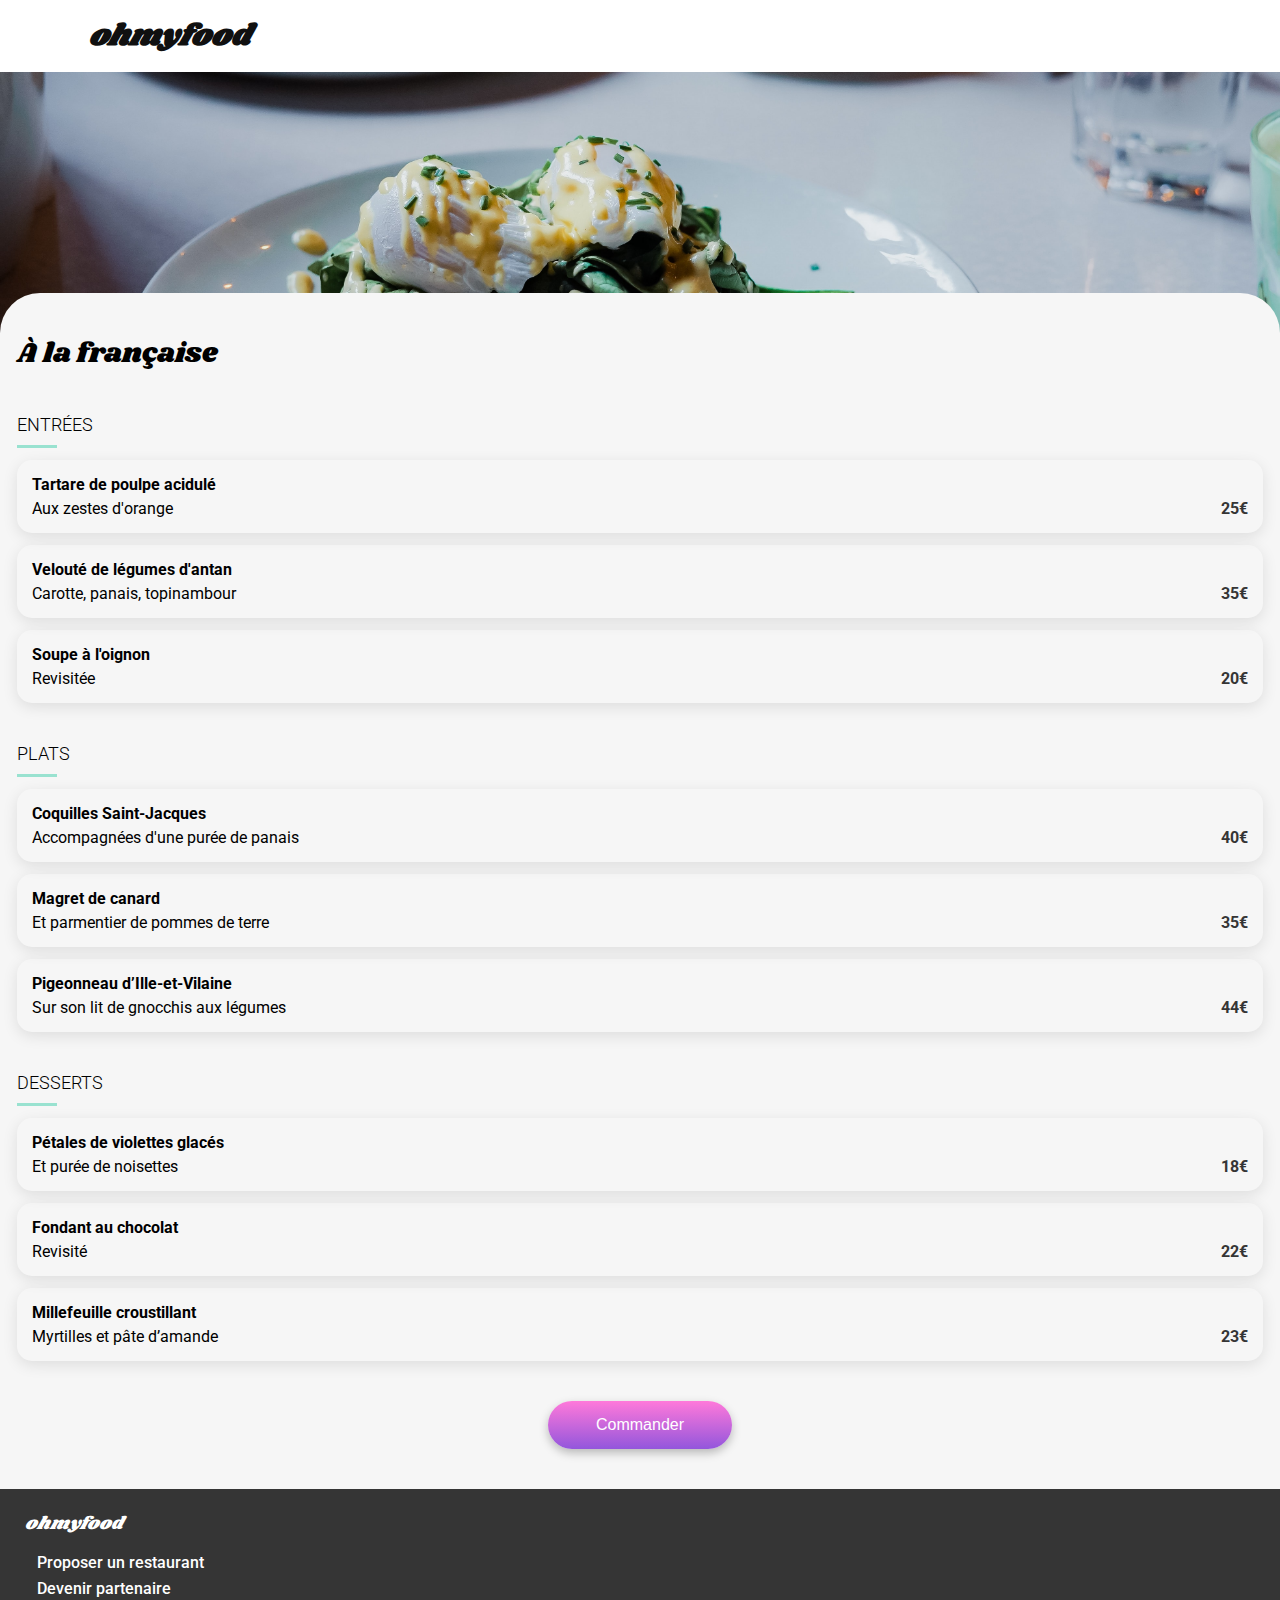
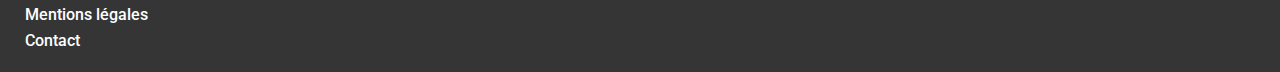
==== src/pages/restaurants/a-la-francaise.html @ a86f7dfd "refactor(Footer): Adding Mailto for Contact in Footer." ====
<!DOCTYPE html>
<html lang="en">

<head>
  <meta charset="UTF-8">
  <meta name="viewport" content="width=device-width, initial-scale=1.0">
  <link href="https://fonts.googleapis.com/css?family=Shrikhand" rel="stylesheet">
  <link rel="preconnect" href="https://fonts.googleapis.com">
  <link rel="preconnect" href="https://fonts.gstatic.com" crossorigin>
  <link href="https://fonts.googleapis.com/css2?family=Roboto&display=swap" rel="stylesheet">
  <link rel="stylesheet" href="https://cdnjs.cloudflare.com/ajax/libs/font-awesome/6.2.1/css/all.min.css"
    integrity="sha512-MV7K8+y+gLIBoVD59lQIYicR65iaqukzvf/nwasF0nqhPay5w/9lJmVM2hMDcnK1OnMGCdVK+iQrJ7lzPJQd1w=="
    crossorigin="anonymous" referrerpolicy="no-referrer">
  <link rel="stylesheet" href="../../scss/main.css">
  <title>À la française</title>
</head>


<body class="container">
  <header class="flex header">
    <a class="flex header__back-nav" href="../../../public/index.html">
      <span class="fa-solid fa-arrow-left"></span>
    </a>
    <h1 class="m-0">ohmyfood</h1>
  </header>

  <!-- Main -->
  <main>
    <img class="img-restaurant" src="../../assets/images/restaurants/toa-heftiba-DQKerTsQwi0-unsplash.jpg"
      alt="À la française">

    <!-- Menu -->
    <section class="menu-container">
      <div class="flex menu__title">
        <h2 class="restaurant-name bolderer m-0 p-0">À la française</h2>
        <button type="button" class="btn-link heart-icon p-0">
          <span class="fa-regular fa-heart empty"></span>
          <span class="fa-solid fa-heart plain heart-icon--gradient"></span>
        </button>
      </div>
      <div class="menu">
        <div class="course">
          <h3 class="course__title light m-0 p-0">Entrées</h3>
          <div class="course__title-line"></div>
          <div class="course__cards">
            <article class="card">
              <div class="card__dish-text">
                <h4 class="card__dish-text__title m-0">Tartare de poulpe acidulé</h4>
                <p class="m-0">Aux zestes d'orange</p>
              </div>
              <div class="flex card__dish-price bold">25€</div>
            </article>
            <article class="card">
              <div class="card__dish-text">
                <h4 class="card__dish-text__title m-0">Velouté de légumes d'antan</h4>
                <p class="m-0">Carotte, panais, topinambour</p>
              </div>
              <div class="flex card__dish-price bold">35€</div>
            </article>
            <article class="card">
              <div class="card__dish-text">
                <h4 class="card__dish-text__title m-0">Soupe à l'oignon</h4>
                <p class="m-0">Revisitée</p>
              </div>
              <div class="flex card__dish-price bold">20€</div>
            </article>
          </div>
        </div>

        <div class="course">
          <h3 class="course__title light m-0 p-0">Plats</h3>
          <div class="course__title-line"></div>
          <div class="course__cards">
            <article class="card">
              <div class="card__dish-text">
                <h4 class="card__dish-text__title m-0">Coquilles Saint-Jacques</h4>
                <p class="m-0">Accompagnées d'une purée de panais</p>
              </div>
              <div class="flex card__dish-price bold">40€</div>
            </article>
            <article class="card">
              <div class="card__dish-text">
                <h4 class="card__dish-text__title m-0">Magret de canard</h4>
                <p class="m-0">Et parmentier de pommes de terre</p>
              </div>
              <div class="flex card__dish-price bold">35€</div>
            </article>
            <article class="card">
              <div class="card__dish-text">
                <h4 class="card__dish-text__title m-0">Pigeonneau d’Ille-et-Vilaine</h4>
                <p class="m-0">Sur son lit de gnocchis aux légumes</p>
              </div>
              <div class="flex card__dish-price bold">44€</div>
            </article>
          </div>
        </div>

        <div class="course">
          <h3 class="course__title light m-0 p-0">Desserts</h3>
          <div class="course__title-line"></div>
          <div class="course__cards">
            <article class="card">
              <div class="card__dish-text">
                <h4 class="card__dish-text__title m-0">Pétales de violettes glacés</h4>
                <p class="m-0">Et purée de noisettes</p>
              </div>
              <div class="flex card__dish-price bold">18€</div>
            </article>
            <article class="card">
              <div class="card__dish-text">
                <h4 class="card__dish-text__title m-0">Fondant au chocolat</h4>
                <p class="m-0">Revisité</p>
              </div>
              <div class="flex card__dish-price bold">22€</div>
            </article>
            <article class="card">
              <div class="card__dish-text">
                <h4 class="card__dish-text__title m-0">Millefeuille croustillant</h4>
                <p class="m-0">Myrtilles et pâte d’amande</p>
              </div>
              <div class="flex card__dish-price bold">23€</div>
            </article>
          </div>
        </div>
      </div>
      <div class="flex menu-container__btn-container">
        <button class="btn menu-container__btn-container__btn" type="button">Commander</button>
      </div>
    </section>
  </main>

  <!-- Footer -->
  <footer class="footer-container foot">
    <h3 class="m-0 p-0 bolderer">ohmyfood</h3>
    <ul class="footer-container__list m-0 p-0">
      <a href="#">
        <li>
          <span class="fa-solid fa-utensils m-r"></span>
          <span class="footer-li-large">Proposer un restaurant</span>
        </li>
      </a>
      <a href="#">
        <li>
          <span class="fa-solid fa-handshake rotate m-r"></span>
          <span class="footer-li-large">Devenir partenaire</span>
        </li>
      </a>
      <a href="#">
        <li class="footer-li-small">Mentions légales</li>
      </a>
      <a href="mailto:fausseadresse@gmail.com">
        <li class="footer-li-small">Contact</li>
      </a>
    </ul>
  </footer>
</body>

</html>
---- src/scss/main.css ----
/** 
  Index
*/
/**
  Restaurants
*/
/**
  Breakpoints
*/
/**
  Mixin
*/
body {
  margin: 0;
}

h1 {
  font-family: Shrikhand;
  font-size: 1.875em;
  font-style: italic;
  color: #101010;
  padding: 14px 0;
}

a {
  text-decoration: none;
  color: #101010;
}

.m-0 {
  margin: 0;
}

.p-0 {
  padding: 0;
}

.light {
  font-weight: 300;
}

.bolderer {
  font-weight: 400;
}

.bolder {
  font-weight: 500;
}

.bold {
  font-weight: 700;
}

body {
  font-family: Roboto;
}

h3 {
  font-size: 1.125em;
}

.restaurant-name {
  font-family: Shrikhand;
  font-size: 1.75em;
}

.dish-title {
  font-size: 1.125em;
}

/**
  Common
*/
.btn {
  box-shadow: 0px 4px 10px 0px rgba(0, 0, 0, 0.25);
  border-radius: 25px;
  font-size: 1em;
  background: linear-gradient(#FF79DA, #9356DC);
  color: #ffffff;
  border: none;
  transition: background-color 200ms 200ms, box-shadow 400ms;
}
.btn:hover {
  background: linear-gradient(#ff83dd, #985ede);
  box-shadow: 0px 4px 10px 0px rgba(0, 0, 0, 0.6);
}

.btn-link {
  border: none;
  background-color: inherit;
}

.heart-icon {
  font-size: 22px;
}
.heart-icon .empty {
  display: block;
}
.heart-icon .plain {
  display: none;
}
.heart-icon:hover .empty, .heart-icon:active .empty {
  display: none;
}
.heart-icon:hover .plain, .heart-icon:active .plain {
  display: block;
}
.heart-icon--gradient {
  background: linear-gradient(#FF79DA, #9356DC);
  background-clip: text;
  -webkit-background-clip: text;
  -webkit-text-fill-color: transparent;
}

.flex {
  display: flex;
}

.flex-col {
  flex-direction: column;
}

.flex-row {
  flex-direction: row;
}

.justify-center {
  justify-content: center;
}

/**
  Header
*/
.header {
  align-items: center;
}

/**
  Footer
*/
.footer-container {
  display: flex;
  flex-direction: column;
  background-color: #353535;
  color: #ffffff;
  padding: 22px 25px;
  gap: 16px;
}
@media (min-width: 1440px) {
  .footer-container {
    display: flex;
    flex-direction: row;
    flex-direction: row-reverse;
    box-sizing: border-box;
    height: 114px;
    align-items: end;
    padding: 30px 25px;
  }
}
.footer-container > h3 {
  font-family: Shrikhand;
  font-size: 1.125em;
  font-style: italic;
}
.footer-container__list {
  display: flex;
  flex-direction: column;
  gap: 7px;
  list-style-type: none;
}
@media (min-width: 1440px) {
  .footer-container__list {
    display: flex;
    flex-direction: row;
    gap: 7px;
  }
}
.footer-container__list li {
  color: #ffffff;
  font-weight: 500;
}
.footer-container__list li .rotate {
  transform: rotate(-45deg);
}
.footer-container__list .m-r {
  margin-right: 12px;
}

@media (min-width: 1440px) {
  .footer-li-large {
    display: inline-block;
    width: 168px;
  }
  .footer-li-small {
    display: block;
    width: 130px;
  }
}
.location-container {
  display: flex;
  flex-direction: row;
  align-items: center;
  justify-content: center;
  width: 100%;
  color: #353535;
  background-color: #EAEAEA;
}
.location-container > .icon-container {
  width: 12px;
  height: 16px;
  line-height: 18.75px;
  display: flex;
  padding-right: 17px;
}

/**
  Description section
*/
.description {
  text-align: center;
  padding: 39px 0 57px 0;
  background-color: #F6F6F6;
}
@media (min-width: 1440px) {
  .description {
    padding: 30px 0;
  }
}
.description h2 {
  width: 275px;
  height: 68px;
  line-height: 28.13px;
  margin: auto;
}
@media (min-width: 1440px) {
  .description h2 {
    width: 100%;
    height: auto;
  }
}
.description > .paragraph {
  color: #353535;
  font-size: 1.125em;
  margin: auto;
  margin-bottom: 27px;
  width: 315px;
}
@media (min-width: 1440px) {
  .description > .paragraph {
    margin: 18px auto;
  }
}
.description__btn {
  width: 218px;
  height: 50px;
}

/**
  Functioning section
*/
.functioning {
  display: flex;
  flex-direction: column;
  padding: 48px 0 68px 0;
}
@media (min-width: 1440px) {
  .functioning {
    padding: 50px 180px;
  }
}
.functioning__title {
  margin-left: 20px;
}
.functioning__cards {
  margin: 0 20px 0 26px;
}
@media (min-width: 1440px) {
  .functioning__cards {
    display: flex;
    flex-direction: row;
    gap: 36px;
  }
}
.functioning__cards .card {
  display: flex;
  flex-direction: row;
  width: 100%;
  height: 72px;
  box-shadow: 0px 4px 15px 0px rgba(0, 0, 0, 0.15);
  border-radius: 20px;
  margin-top: 25px;
  background-color: #F6F6F6;
  align-items: center;
  box-sizing: border-box;
  position: relative;
}
.functioning__cards .card__order {
  display: flex;
  align-items: center;
  justify-content: center;
  width: 24px;
  height: 24px;
  position: absolute;
  top: calc(50% - 12px);
  left: -12px;
  background-color: #9356DC;
  border: 1px solid #9356DC;
  border-radius: 50%;
  color: white;
}
.functioning__cards .card__icon {
  margin: 0 27px 0 33px;
  color: #7E7E7E;
}
.functioning__cards .card__icon--purple {
  color: #9356DC;
}

/**
  Restaurants section
*/
.restaurants {
  display: flex;
  flex-direction: column;
  background-color: #F6F6F6;
  padding: 54px 18px 64px 18px;
}
@media (min-width: 1440px) {
  .restaurants {
    padding: 30px 180px;
  }
}
.restaurants__cards {
  display: flex;
  flex-direction: column;
}
@media (min-width: 1440px) {
  .restaurants__cards {
    display: grid;
    grid-template-columns: 1fr 1fr;
    row-gap: 50px;
    -moz-column-gap: 100px;
         column-gap: 100px;
  }
}
.restaurants__cards .card {
  box-shadow: 0px 4px 15px 0px rgba(0, 0, 0, 0.15);
  border-radius: 15px;
  margin-top: 25px;
  height: 251px;
}
.restaurants__cards .card__img-container {
  position: relative;
}
.restaurants__cards .card__img-container__new-tag {
  display: flex;
  align-items: center;
  justify-content: center;
  width: 80px;
  height: 29px;
  font-size: 0.875em;
  color: #008766;
  position: absolute;
  right: 10px;
  top: 10px;
  background-color: #99E2D0;
}
.restaurants__cards .card__img-container__img {
  width: 100%;
  height: 174px;
  max-height: 100%;
  -o-object-fit: cover;
     object-fit: cover;
  -o-object-position: 100% 60%;
     object-position: 100% 60%;
  border-top-left-radius: 15px;
  border-top-right-radius: 15px;
}
.restaurants__cards .card__text-container {
  display: flex;
  flex-direction: row;
  align-items: center;
  justify-content: space-between;
  padding: 16px 25px 12px 13px;
}
.restaurants__cards .card__text-container > p {
  font-size: 1.06em;
}

.logo {
  align-items: center;
  justify-content: center;
}

.header__back-nav {
  align-items: center;
  justify-content: center;
  width: 30px;
  height: 30px;
  padding-left: 17px;
  margin-right: 42px;
}
@media (min-width: 1440px) {
  .header__back-nav {
    margin-right: 0;
  }
}

@media (min-width: 1440px) {
  .header__title {
    margin: auto;
  }
}

.container {
  height: 100vw;
}

.img-restaurant {
  width: 100%;
  height: 275px;
  max-width: 100%;
  -o-object-fit: cover;
     object-fit: cover;
  position: relative;
}
@media (min-width: 1440px) {
  .img-restaurant {
    height: 383px;
  }
}

.menu-container {
  position: relative;
  width: 100%;
  background-color: #F6F6F6;
  top: -58px;
  border-radius: 40px 40px 0 0;
}
@media (min-width: 1440px) {
  .menu-container {
    margin: 0 193px;
    width: auto;
  }
}
.menu-container h2 {
  padding-left: 17px;
}
.menu-container .menu {
  padding: 0 17px;
}
.menu-container .menu__title {
  align-items: center;
  justify-content: left;
  padding-top: 40px;
}
@media (min-width: 1440px) {
  .menu-container .menu__title {
    justify-content: center;
  }
}
.menu-container .menu__title > h2 {
  margin-right: 30px;
}
.menu-container .menu .course {
  margin-top: 40px;
}
.menu-container .menu .course__title {
  text-transform: uppercase;
}
.menu-container .menu .course__title-line {
  width: 40px;
  margin-top: 10px;
  border-bottom: 3px solid #99E2D0;
}
.menu-container .menu .course__cards .card {
  display: flex;
  flex-direction: row;
  align-items: center;
  justify-content: space-between;
  box-shadow: 0px 4px 15px 0px rgba(0, 0, 0, 0.1);
  border-radius: 15px;
  margin-top: 12px;
  padding: 15px;
}
.menu-container .menu .course__cards .card__dish-text__title {
  margin-bottom: 5px;
}
.menu-container .menu .course__cards .card__dish-price {
  align-self: flex-end;
  color: #353535;
}
.menu-container__btn-container {
  align-items: center;
  justify-content: center;
}
.menu-container__btn-container__btn {
  padding: 15px 48px;
  margin: 40px 0;
}

.foot {
  position: relative;
  top: -58px;
  bottom: 0;
  right: 0;
  left: 0;
  box-sizing: border-box;
}/*# sourceMappingURL=main.css.map */
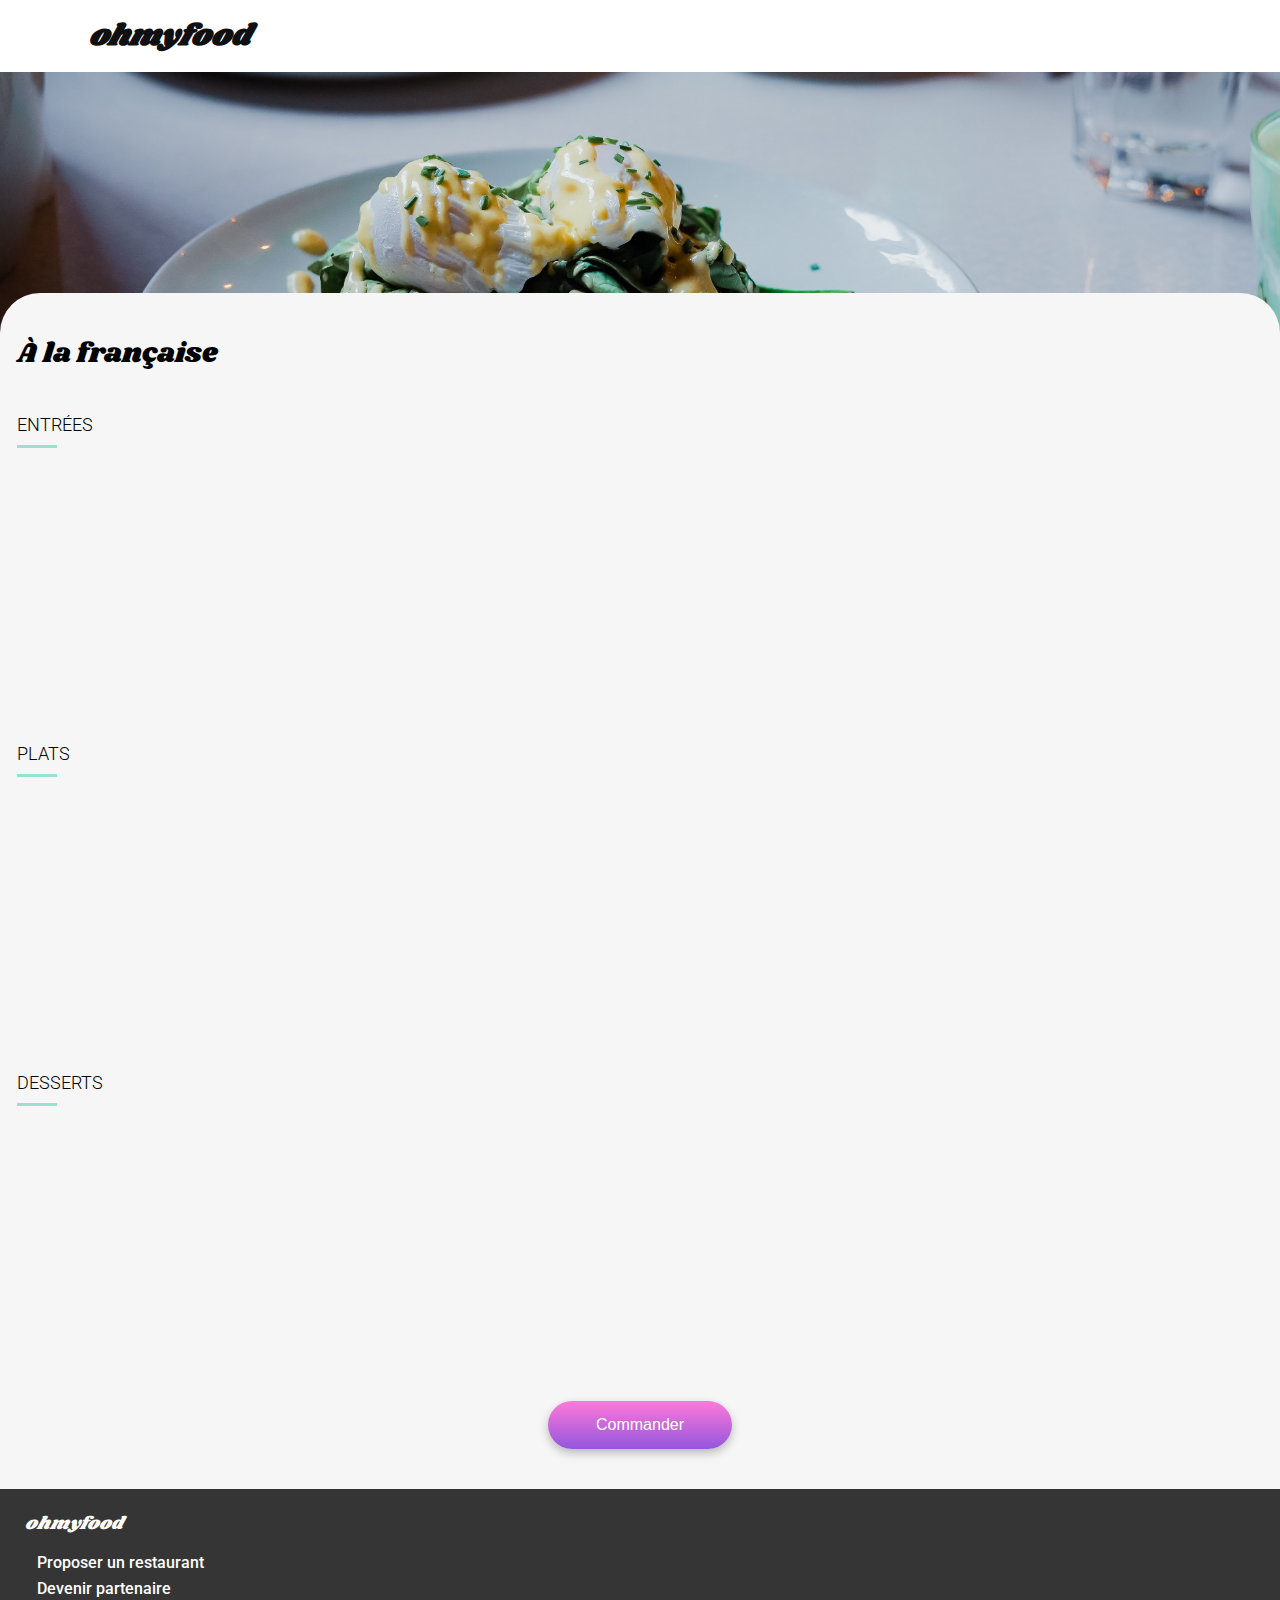
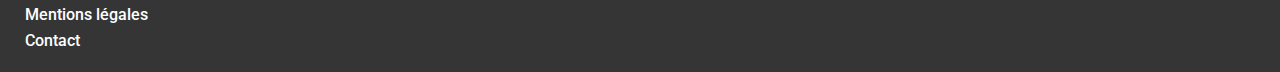
==== commit a9429ba4: "feat(animation menu): Adding menu animation, they come 1 by one, title from scale and dish from tran" ====
--- a/src/pages/restaurants/a-la-francaise.html
+++ b/src/pages/restaurants/a-la-francaise.html
@@ -21,7 +21,7 @@
     <a class="flex header__back-nav" href="../../../public/index.html">
       <span class="fa-solid fa-arrow-left"></span>
     </a>
-    <h1 class="m-0">ohmyfood</h1>
+    <h1 class="m-0 header__title">ohmyfood</h1>
   </header>
 
   <!-- Main -->
@@ -39,86 +39,137 @@
         </button>
       </div>
       <div class="menu">
-        <div class="course">
-          <h3 class="course__title light m-0 p-0">Entrées</h3>
-          <div class="course__title-line"></div>
-          <div class="course__cards">
-            <article class="card">
-              <div class="card__dish-text">
-                <h4 class="card__dish-text__title m-0">Tartare de poulpe acidulé</h4>
-                <p class="m-0">Aux zestes d'orange</p>
-              </div>
-              <div class="flex card__dish-price bold">25€</div>
-            </article>
-            <article class="card">
-              <div class="card__dish-text">
-                <h4 class="card__dish-text__title m-0">Velouté de légumes d'antan</h4>
-                <p class="m-0">Carotte, panais, topinambour</p>
-              </div>
-              <div class="flex card__dish-price bold">35€</div>
-            </article>
-            <article class="card">
-              <div class="card__dish-text">
-                <h4 class="card__dish-text__title m-0">Soupe à l'oignon</h4>
-                <p class="m-0">Revisitée</p>
-              </div>
-              <div class="flex card__dish-price bold">20€</div>
+        <div class="course--1">
+          <div class="course--1__title--1 m-0 p-0">
+            <h3 class="course--1__title light m-0 p-0">Entrées</h3>
+            <div class="course--1__title-line"></div>
+          </div>
+          <div class="course--1__cards">
+            <article class="card--1">
+              <div class="card--1__content">
+                <div class="card--1__content__dish-text">
+                  <h4 class="card--1__content__dish-text__title m-0">Tartare de poulpe acidulé</h4>
+                  <p class="card--1__content__dish-text__subtitle m-0">Aux zestes d'orange</p>
+                </div>
+                <div class="flex card--1__content__dish-price bold">25€</div>
+              </div>
+              <div class="check m-0 p-0">
+                <span class="fa-solid fa-circle-check check__icon"></span>
+              </div>
+            </article>
+            <article class="card--2">
+              <div class="card--2__content">
+                <div class="card--2__content__dish-text">
+                  <h4 class="card--2__content__dish-text__title m-0">Velouté de légumes d'antan</h4>
+                  <p class="card--2__content__dish-text__subtitle m-0">Carotte, panais, topinambour</p>
+                </div>
+                <div class="flex card--2__content__dish-price bold">35€</div>
+              </div>
+              <div class="check m-0 p-0">
+                <span class="fa-solid fa-circle-check check__icon"></span>
+              </div>
+            </article>
+            <article class="card--3">
+              <div class="card--3__content">
+                <div class=" card--3__content__dish-text">
+                  <h4 class="card--3__content__dish-text__title m-0">Soupe à l'oignon</h4>
+                  <p class="card--3__content__dish-text__subtitle m-0">Revisitée</p>
+                </div>
+                <div class="flex card--3__content__dish-price bold">20€</div>
+              </div>
+              <div class="check m-0 p-0">
+                <span class="fa-solid fa-circle-check check__icon"></span>
+              </div>
             </article>
           </div>
         </div>
 
-        <div class="course">
-          <h3 class="course__title light m-0 p-0">Plats</h3>
-          <div class="course__title-line"></div>
-          <div class="course__cards">
-            <article class="card">
-              <div class="card__dish-text">
-                <h4 class="card__dish-text__title m-0">Coquilles Saint-Jacques</h4>
-                <p class="m-0">Accompagnées d'une purée de panais</p>
-              </div>
-              <div class="flex card__dish-price bold">40€</div>
-            </article>
-            <article class="card">
-              <div class="card__dish-text">
-                <h4 class="card__dish-text__title m-0">Magret de canard</h4>
-                <p class="m-0">Et parmentier de pommes de terre</p>
-              </div>
-              <div class="flex card__dish-price bold">35€</div>
-            </article>
-            <article class="card">
-              <div class="card__dish-text">
-                <h4 class="card__dish-text__title m-0">Pigeonneau d’Ille-et-Vilaine</h4>
-                <p class="m-0">Sur son lit de gnocchis aux légumes</p>
-              </div>
-              <div class="flex card__dish-price bold">44€</div>
+        <div class="course--2">
+          <div class="course--2__title--1 m-0 p-0">
+            <h3 class="course--2__title light m-0 p-0">Plats</h3>
+            <div class="course--2__title-line"></div>
+          </div>
+          <div class="course--2__cards">
+            <article class="card--1">
+              <div class="card--1__content">
+                <div class="card--1__content__dish-text">
+                  <h4 class="card--1__content__dish-text__title m-0">Coquilles Saint-Jacques</h4>
+                  <p class="card--1__content__dish-text__subtitle m-0">Accompagnées d'une purée de panais</p>
+                </div>
+                <div class="flex card--1__content__dish-price bold">40€</div>
+              </div>
+              <div class="check m-0 p-0">
+                <span class="fa-solid fa-circle-check check__icon"></span>
+              </div>
+            </article>
+            <article class="card--2">
+              <div class="card--2__content">
+                <div class="card--2__content__dish-text">
+                  <h4 class="card--2__content__dish-text__title m-0">Magret de canard</h4>
+                  <p class="card--2__content__dish-text__subtitle m-0">Et parmentier de pommes de terre</p>
+                </div>
+                <div class="flex card--2__content__dish-price bold">35€</div>
+              </div>
+              <div class="check m-0 p-0">
+                <span class="fa-solid fa-circle-check check__icon"></span>
+              </div>
+            </article>
+            <article class="card--3">
+              <div class="card--3__content">
+                <div class="card--3__content__dish-text">
+                  <h4 class="card--3__content__dish-text__title m-0">Pigeonneau d’Ille-et-Vilaine</h4>
+                  <p class="card--3__content__dish-text__subtitle m-0">Sur son lit de gnocchis aux légumes</p>
+                </div>
+                <div class="flex card--3__content__dish-price bold">44€</div>
+              </div>
+              <div class="check m-0 p-0">
+                <span class="fa-solid fa-circle-check check__icon"></span>
+              </div>
             </article>
           </div>
         </div>
 
-        <div class="course">
-          <h3 class="course__title light m-0 p-0">Desserts</h3>
-          <div class="course__title-line"></div>
-          <div class="course__cards">
-            <article class="card">
-              <div class="card__dish-text">
-                <h4 class="card__dish-text__title m-0">Pétales de violettes glacés</h4>
-                <p class="m-0">Et purée de noisettes</p>
-              </div>
-              <div class="flex card__dish-price bold">18€</div>
-            </article>
-            <article class="card">
-              <div class="card__dish-text">
-                <h4 class="card__dish-text__title m-0">Fondant au chocolat</h4>
-                <p class="m-0">Revisité</p>
-              </div>
-              <div class="flex card__dish-price bold">22€</div>
-            </article>
-            <article class="card">
-              <div class="card__dish-text">
-                <h4 class="card__dish-text__title m-0">Millefeuille croustillant</h4>
-                <p class="m-0">Myrtilles et pâte d’amande</p>
-              </div>
-              <div class="flex card__dish-price bold">23€</div>
+        <div class="course--3">
+          <div class="course--3__title--1 m-0 p-0">
+            <h3 class="course--3__title light m-0 p-0">Desserts</h3>
+            <div class="course--3__title-line"></div>
+          </div>
+          <div class="course--3__cards">
+            <article class="card--1">
+              <div class="card--1__content">
+                <div class="card--1__content__dish-text">
+                  <h4 class="card--1__content__dish-text__title m-0">Pétales de violettes glacés</h4>
+                  <p class="card--1__content__dish-text__subtitle m-0">Et purée de noisettes</p>
+                </div>
+                <div class="flex card--1__content__dish-price bold">18€</div>
+              </div>
+              <div class="check m-0 p-0">
+                <span class="fa-solid fa-circle-check check__icon"></span>
+              </div>
+            </article>
+            <article class="card--2">
+              <div class="card--2__content">
+                <div class="card--2__content__dish-text">
+                  <h4 class="card--2__content__dish-text__title m-0">Fondant au chocolat</h4>
+                  <p class="card--2__content__dish-text__subtitle m-0">Revisité</p>
+                </div>
+                <div class="flex card--2__content__dish-price bold">22€</div>
+              </div>
+              <div class="check m-0 p-0">
+                <span class="fa-solid fa-circle-check check__icon"></span>
+              </div>
+            </article>
+            <article class="card--3">
+              <div class="card--3__content">
+                <div class="card--3__content__dish-text">
+                  <h4 class="card--3__content__dish-text__title m-0">Millefeuille croustillant</h4>
+                  <p class="card--3__content__dish-text__subtitle m-0">Myrtilles et pâte d’amande</p>
+                </div>
+                <div class="flex card--3__content__dish-price bold">23€</div>
+              </div>
+              <div class="check m-0 p-0">
+                <span class="fa-solid fa-circle-check check__icon"></span>
+              </div>
             </article>
           </div>
         </div>
--- a/src/scss/main.css
+++ b/src/scss/main.css
@@ -78,9 +78,21 @@
   background: linear-gradient(#FF79DA, #9356DC);
   color: #ffffff;
   border: none;
-  transition: background-color 200ms 200ms, box-shadow 400ms;
-}
-.btn:hover {
+  position: relative;
+  z-index: 1;
+}
+.btn:hover .btn--lighter {
+  opacity: 1;
+}
+.btn--lighter {
+  position: absolute;
+  opacity: 0;
+  top: 0;
+  bottom: 0;
+  left: 0;
+  right: 0;
+  z-index: -1;
+  transition: opacity 200ms;
   background: linear-gradient(#ff83dd, #985ede);
   box-shadow: 0px 4px 10px 0px rgba(0, 0, 0, 0.6);
 }
@@ -196,6 +208,67 @@
     width: 130px;
   }
 }
+.delayed-container {
+  animation: show-hide 0ms 3100ms backwards;
+  z-index: 1;
+}
+
+.spinner-container {
+  position: absolute;
+  display: flex;
+  align-items: center;
+  justify-content: center;
+  width: 100%;
+  min-height: 100vh;
+  z-index: 1;
+  animation: showhide-content 0ms 3100ms forwards;
+}
+.spinner-container .spinner {
+  position: fixed;
+  height: 150px;
+  width: 150px;
+  display: grid;
+  -webkit-mask: conic-gradient(from 15deg, rgba(0, 0, 0, 0.2), #000);
+          mask: conic-gradient(from 15deg, rgba(0, 0, 0, 0.2), #000);
+  animation: spinner 1500ms 100ms ease-in-out alternate-reverse infinite, showhide-content 0ms 3100ms forwards;
+}
+.spinner-container .spinner,
+.spinner-container .spinner::after,
+.spinner-container .spinner::before {
+  background: radial-gradient(closest-side at 50% 14.5%, #9356DC 96%, rgba(255, 0, 0, 0)) center 0/9% 30% repeat-y, radial-gradient(closest-side at 14.5% 50%, #FF79DA 96%, rgba(0, 0, 255, 0)) 0 center/30% 9% repeat-x;
+}
+.spinner-container .spinner::after,
+.spinner-container .spinner::before {
+  content: "";
+  grid-area: 1/1;
+  transform: rotate(30deg);
+}
+.spinner-container .spinner::before {
+  transform: rotate(60deg);
+}
+
+@keyframes spinner {
+  100% {
+    transform: rotate(1turn);
+  }
+}
+@keyframes show-hide {
+  0% {
+    opacity: 0.2;
+  }
+  100% {
+    opacity: 1;
+  }
+}
+@keyframes showhide-content {
+  0% {
+    transform: translateX(0);
+  }
+  100% {
+    transform: translateX(-9999px);
+    z-index: 0;
+  }
+}
 .location-container {
   display: flex;
   flex-direction: row;
@@ -211,6 +284,11 @@
   line-height: 18.75px;
   display: flex;
   padding-right: 17px;
+}
+.location-container > input {
+  border: none;
+  background-color: inherit;
+  padding: 15px 0;
 }
 
 /**
@@ -414,6 +492,7 @@
 
 .container {
   height: 100vw;
+  max-height: 100vw;
 }
 
 .img-restaurant {
@@ -433,6 +512,7 @@
 .menu-container {
   position: relative;
   width: 100%;
+  overflow: hidden;
   background-color: #F6F6F6;
   top: -58px;
   border-radius: 40px 40px 0 0;
@@ -440,6 +520,7 @@
 @media (min-width: 1440px) {
   .menu-container {
     margin: 0 193px;
+    padding: 0 193px;
     width: auto;
   }
 }
@@ -462,33 +543,986 @@
 .menu-container .menu__title > h2 {
   margin-right: 30px;
 }
-.menu-container .menu .course {
+.menu-container .menu .course--1 {
   margin-top: 40px;
 }
-.menu-container .menu .course__title {
+.menu-container .menu .course--1__title {
   text-transform: uppercase;
 }
-.menu-container .menu .course__title-line {
+.menu-container .menu .course--1__title--1 {
+  animation: scale-menu 300ms 0ms backwards ease-in;
+}
+.menu-container .menu .course--1__title--2 {
+  animation: scale-menu 300ms 0ms backwards ease-in;
+}
+.menu-container .menu .course--1__title--3 {
+  animation: scale-menu 300ms 0ms backwards ease-in;
+}
+.menu-container .menu .course--1__title-line {
   width: 40px;
   margin-top: 10px;
   border-bottom: 3px solid #99E2D0;
 }
-.menu-container .menu .course__cards .card {
-  display: flex;
-  flex-direction: row;
-  align-items: center;
-  justify-content: space-between;
+.menu-container .menu .course--1__cards {
+  position: relative;
+}
+.menu-container .menu .course--1__cards .card--1 {
+  display: flex;
+  flex-direction: row;
   box-shadow: 0px 4px 15px 0px rgba(0, 0, 0, 0.1);
   border-radius: 15px;
   margin-top: 12px;
+  position: relative;
+  opacity: 0;
+  animation: translate-dish 800ms 300ms ease-in-out both, opak 800ms 950ms both;
+}
+.menu-container .menu .course--1__cards .card--1:hover .card--1__content__dish-price {
+  transform: translateX(-59px);
+  transition: transform 500ms ease-in-out;
+}
+.menu-container .menu .course--1__cards .card--1:hover .check {
+  background-color: #99E2D0;
+  transform: scaleX(1);
+  width: 59px;
+}
+.menu-container .menu .course--1__cards .card--1:hover .check__icon {
+  transform: rotate(-360deg);
+}
+.menu-container .menu .course--1__cards .card--1:hover .card--1__content__dish-text__subtitle {
+  width: calc(100% - 65px);
+  white-space: nowrap;
+  overflow: hidden;
+  text-overflow: ellipsis;
+}
+.menu-container .menu .course--1__cards .card--1__content {
+  display: flex;
+  flex-direction: row;
+  align-items: center;
   padding: 15px;
-}
-.menu-container .menu .course__cards .card__dish-text__title {
+  width: 100%;
+  box-sizing: border-box;
+}
+.menu-container .menu .course--1__cards .card--1__content__dish-text {
+  width: 90%;
+}
+.menu-container .menu .course--1__cards .card--1__content__dish-text__title {
   margin-bottom: 5px;
 }
-.menu-container .menu .course__cards .card__dish-price {
-  align-self: flex-end;
+.menu-container .menu .course--1__cards .card--1__content__dish-text__subtitle {
+  white-space: nowrap;
+  overflow: hidden;
+  text-overflow: ellipsis;
+}
+.menu-container .menu .course--1__cards .card--1__content__dish-price {
+  width: 10%;
+  align-self: end;
+  justify-content: end;
   color: #353535;
+}
+.menu-container .menu .course--1__cards .card--1 .check {
+  display: flex;
+  align-items: center;
+  justify-content: center;
+  position: absolute;
+  top: 0;
+  bottom: 0;
+  right: 0;
+  width: 0;
+  height: 100%;
+  transform: scaleX(0);
+  transform-origin: right;
+  transition: all 500ms ease-in-out;
+  width: 0;
+  border-top-right-radius: 15px;
+  border-bottom-right-radius: 15px;
+}
+.menu-container .menu .course--1__cards .card--1 .check__icon {
+  font-size: 20px;
+  color: white;
+  transform: rotate(0);
+  transition: transform 500ms 100ms;
+}
+.menu-container .menu .course--1__cards .card--2 {
+  display: flex;
+  flex-direction: row;
+  box-shadow: 0px 4px 15px 0px rgba(0, 0, 0, 0.1);
+  border-radius: 15px;
+  margin-top: 12px;
+  position: relative;
+  opacity: 0;
+  animation: translate-dish 800ms 800ms ease-in-out both, opak 800ms 1450ms both;
+}
+.menu-container .menu .course--1__cards .card--2:hover .card--2__content__dish-price {
+  transform: translateX(-59px);
+  transition: transform 500ms ease-in-out;
+}
+.menu-container .menu .course--1__cards .card--2:hover .check {
+  background-color: #99E2D0;
+  transform: scaleX(1);
+  width: 59px;
+}
+.menu-container .menu .course--1__cards .card--2:hover .check__icon {
+  transform: rotate(-360deg);
+}
+.menu-container .menu .course--1__cards .card--2:hover .card--2__content__dish-text__subtitle {
+  width: calc(100% - 65px);
+  white-space: nowrap;
+  overflow: hidden;
+  text-overflow: ellipsis;
+}
+.menu-container .menu .course--1__cards .card--2__content {
+  display: flex;
+  flex-direction: row;
+  align-items: center;
+  padding: 15px;
+  width: 100%;
+  box-sizing: border-box;
+}
+.menu-container .menu .course--1__cards .card--2__content__dish-text {
+  width: 90%;
+}
+.menu-container .menu .course--1__cards .card--2__content__dish-text__title {
+  margin-bottom: 5px;
+}
+.menu-container .menu .course--1__cards .card--2__content__dish-text__subtitle {
+  white-space: nowrap;
+  overflow: hidden;
+  text-overflow: ellipsis;
+}
+.menu-container .menu .course--1__cards .card--2__content__dish-price {
+  width: 10%;
+  align-self: end;
+  justify-content: end;
+  color: #353535;
+}
+.menu-container .menu .course--1__cards .card--2 .check {
+  display: flex;
+  align-items: center;
+  justify-content: center;
+  position: absolute;
+  top: 0;
+  bottom: 0;
+  right: 0;
+  width: 0;
+  height: 100%;
+  transform: scaleX(0);
+  transform-origin: right;
+  transition: all 500ms ease-in-out;
+  width: 0;
+  border-top-right-radius: 15px;
+  border-bottom-right-radius: 15px;
+}
+.menu-container .menu .course--1__cards .card--2 .check__icon {
+  font-size: 20px;
+  color: white;
+  transform: rotate(0);
+  transition: transform 500ms 100ms;
+}
+.menu-container .menu .course--1__cards .card--3 {
+  display: flex;
+  flex-direction: row;
+  box-shadow: 0px 4px 15px 0px rgba(0, 0, 0, 0.1);
+  border-radius: 15px;
+  margin-top: 12px;
+  position: relative;
+  opacity: 0;
+  animation: translate-dish 800ms 1300ms ease-in-out both, opak 800ms 1950ms both;
+}
+.menu-container .menu .course--1__cards .card--3:hover .card--3__content__dish-price {
+  transform: translateX(-59px);
+  transition: transform 500ms ease-in-out;
+}
+.menu-container .menu .course--1__cards .card--3:hover .check {
+  background-color: #99E2D0;
+  transform: scaleX(1);
+  width: 59px;
+}
+.menu-container .menu .course--1__cards .card--3:hover .check__icon {
+  transform: rotate(-360deg);
+}
+.menu-container .menu .course--1__cards .card--3:hover .card--3__content__dish-text__subtitle {
+  width: calc(100% - 65px);
+  white-space: nowrap;
+  overflow: hidden;
+  text-overflow: ellipsis;
+}
+.menu-container .menu .course--1__cards .card--3__content {
+  display: flex;
+  flex-direction: row;
+  align-items: center;
+  padding: 15px;
+  width: 100%;
+  box-sizing: border-box;
+}
+.menu-container .menu .course--1__cards .card--3__content__dish-text {
+  width: 90%;
+}
+.menu-container .menu .course--1__cards .card--3__content__dish-text__title {
+  margin-bottom: 5px;
+}
+.menu-container .menu .course--1__cards .card--3__content__dish-text__subtitle {
+  white-space: nowrap;
+  overflow: hidden;
+  text-overflow: ellipsis;
+}
+.menu-container .menu .course--1__cards .card--3__content__dish-price {
+  width: 10%;
+  align-self: end;
+  justify-content: end;
+  color: #353535;
+}
+.menu-container .menu .course--1__cards .card--3 .check {
+  display: flex;
+  align-items: center;
+  justify-content: center;
+  position: absolute;
+  top: 0;
+  bottom: 0;
+  right: 0;
+  width: 0;
+  height: 100%;
+  transform: scaleX(0);
+  transform-origin: right;
+  transition: all 500ms ease-in-out;
+  width: 0;
+  border-top-right-radius: 15px;
+  border-bottom-right-radius: 15px;
+}
+.menu-container .menu .course--1__cards .card--3 .check__icon {
+  font-size: 20px;
+  color: white;
+  transform: rotate(0);
+  transition: transform 500ms 100ms;
+}
+.menu-container .menu .course--1__cards .card--4 {
+  display: flex;
+  flex-direction: row;
+  box-shadow: 0px 4px 15px 0px rgba(0, 0, 0, 0.1);
+  border-radius: 15px;
+  margin-top: 12px;
+  position: relative;
+  opacity: 0;
+  animation: translate-dish 800ms 1800ms ease-in-out both, opak 800ms 2450ms both;
+}
+.menu-container .menu .course--1__cards .card--4:hover .card--4__content__dish-price {
+  transform: translateX(-59px);
+  transition: transform 500ms ease-in-out;
+}
+.menu-container .menu .course--1__cards .card--4:hover .check {
+  background-color: #99E2D0;
+  transform: scaleX(1);
+  width: 59px;
+}
+.menu-container .menu .course--1__cards .card--4:hover .check__icon {
+  transform: rotate(-360deg);
+}
+.menu-container .menu .course--1__cards .card--4:hover .card--4__content__dish-text__subtitle {
+  width: calc(100% - 65px);
+  white-space: nowrap;
+  overflow: hidden;
+  text-overflow: ellipsis;
+}
+.menu-container .menu .course--1__cards .card--4__content {
+  display: flex;
+  flex-direction: row;
+  align-items: center;
+  padding: 15px;
+  width: 100%;
+  box-sizing: border-box;
+}
+.menu-container .menu .course--1__cards .card--4__content__dish-text {
+  width: 90%;
+}
+.menu-container .menu .course--1__cards .card--4__content__dish-text__title {
+  margin-bottom: 5px;
+}
+.menu-container .menu .course--1__cards .card--4__content__dish-text__subtitle {
+  white-space: nowrap;
+  overflow: hidden;
+  text-overflow: ellipsis;
+}
+.menu-container .menu .course--1__cards .card--4__content__dish-price {
+  width: 10%;
+  align-self: end;
+  justify-content: end;
+  color: #353535;
+}
+.menu-container .menu .course--1__cards .card--4 .check {
+  display: flex;
+  align-items: center;
+  justify-content: center;
+  position: absolute;
+  top: 0;
+  bottom: 0;
+  right: 0;
+  width: 0;
+  height: 100%;
+  transform: scaleX(0);
+  transform-origin: right;
+  transition: all 500ms ease-in-out;
+  width: 0;
+  border-top-right-radius: 15px;
+  border-bottom-right-radius: 15px;
+}
+.menu-container .menu .course--1__cards .card--4 .check__icon {
+  font-size: 20px;
+  color: white;
+  transform: rotate(0);
+  transition: transform 500ms 100ms;
+}
+.menu-container .menu .course--2 {
+  margin-top: 40px;
+}
+.menu-container .menu .course--2__title {
+  text-transform: uppercase;
+}
+.menu-container .menu .course--2__title--1 {
+  animation: scale-menu 300ms 2600ms backwards ease-in;
+}
+.menu-container .menu .course--2__title--2 {
+  animation: scale-menu 300ms 2600ms backwards ease-in;
+}
+.menu-container .menu .course--2__title--3 {
+  animation: scale-menu 300ms 2600ms backwards ease-in;
+}
+.menu-container .menu .course--2__title-line {
+  width: 40px;
+  margin-top: 10px;
+  border-bottom: 3px solid #99E2D0;
+}
+.menu-container .menu .course--2__cards {
+  position: relative;
+}
+.menu-container .menu .course--2__cards .card--1 {
+  display: flex;
+  flex-direction: row;
+  box-shadow: 0px 4px 15px 0px rgba(0, 0, 0, 0.1);
+  border-radius: 15px;
+  margin-top: 12px;
+  position: relative;
+  opacity: 0;
+  animation: translate-dish 800ms 2900ms ease-in-out both, opak 800ms 3550ms both;
+}
+.menu-container .menu .course--2__cards .card--1:hover .card--1__content__dish-price {
+  transform: translateX(-59px);
+  transition: transform 500ms ease-in-out;
+}
+.menu-container .menu .course--2__cards .card--1:hover .check {
+  background-color: #99E2D0;
+  transform: scaleX(1);
+  width: 59px;
+}
+.menu-container .menu .course--2__cards .card--1:hover .check__icon {
+  transform: rotate(-360deg);
+}
+.menu-container .menu .course--2__cards .card--1:hover .card--1__content__dish-text__subtitle {
+  width: calc(100% - 65px);
+  white-space: nowrap;
+  overflow: hidden;
+  text-overflow: ellipsis;
+}
+.menu-container .menu .course--2__cards .card--1__content {
+  display: flex;
+  flex-direction: row;
+  align-items: center;
+  padding: 15px;
+  width: 100%;
+  box-sizing: border-box;
+}
+.menu-container .menu .course--2__cards .card--1__content__dish-text {
+  width: 90%;
+}
+.menu-container .menu .course--2__cards .card--1__content__dish-text__title {
+  margin-bottom: 5px;
+}
+.menu-container .menu .course--2__cards .card--1__content__dish-text__subtitle {
+  white-space: nowrap;
+  overflow: hidden;
+  text-overflow: ellipsis;
+}
+.menu-container .menu .course--2__cards .card--1__content__dish-price {
+  width: 10%;
+  align-self: end;
+  justify-content: end;
+  color: #353535;
+}
+.menu-container .menu .course--2__cards .card--1 .check {
+  display: flex;
+  align-items: center;
+  justify-content: center;
+  position: absolute;
+  top: 0;
+  bottom: 0;
+  right: 0;
+  width: 0;
+  height: 100%;
+  transform: scaleX(0);
+  transform-origin: right;
+  transition: all 500ms ease-in-out;
+  width: 0;
+  border-top-right-radius: 15px;
+  border-bottom-right-radius: 15px;
+}
+.menu-container .menu .course--2__cards .card--1 .check__icon {
+  font-size: 20px;
+  color: white;
+  transform: rotate(0);
+  transition: transform 500ms 100ms;
+}
+.menu-container .menu .course--2__cards .card--2 {
+  display: flex;
+  flex-direction: row;
+  box-shadow: 0px 4px 15px 0px rgba(0, 0, 0, 0.1);
+  border-radius: 15px;
+  margin-top: 12px;
+  position: relative;
+  opacity: 0;
+  animation: translate-dish 800ms 3400ms ease-in-out both, opak 800ms 4050ms both;
+}
+.menu-container .menu .course--2__cards .card--2:hover .card--2__content__dish-price {
+  transform: translateX(-59px);
+  transition: transform 500ms ease-in-out;
+}
+.menu-container .menu .course--2__cards .card--2:hover .check {
+  background-color: #99E2D0;
+  transform: scaleX(1);
+  width: 59px;
+}
+.menu-container .menu .course--2__cards .card--2:hover .check__icon {
+  transform: rotate(-360deg);
+}
+.menu-container .menu .course--2__cards .card--2:hover .card--2__content__dish-text__subtitle {
+  width: calc(100% - 65px);
+  white-space: nowrap;
+  overflow: hidden;
+  text-overflow: ellipsis;
+}
+.menu-container .menu .course--2__cards .card--2__content {
+  display: flex;
+  flex-direction: row;
+  align-items: center;
+  padding: 15px;
+  width: 100%;
+  box-sizing: border-box;
+}
+.menu-container .menu .course--2__cards .card--2__content__dish-text {
+  width: 90%;
+}
+.menu-container .menu .course--2__cards .card--2__content__dish-text__title {
+  margin-bottom: 5px;
+}
+.menu-container .menu .course--2__cards .card--2__content__dish-text__subtitle {
+  white-space: nowrap;
+  overflow: hidden;
+  text-overflow: ellipsis;
+}
+.menu-container .menu .course--2__cards .card--2__content__dish-price {
+  width: 10%;
+  align-self: end;
+  justify-content: end;
+  color: #353535;
+}
+.menu-container .menu .course--2__cards .card--2 .check {
+  display: flex;
+  align-items: center;
+  justify-content: center;
+  position: absolute;
+  top: 0;
+  bottom: 0;
+  right: 0;
+  width: 0;
+  height: 100%;
+  transform: scaleX(0);
+  transform-origin: right;
+  transition: all 500ms ease-in-out;
+  width: 0;
+  border-top-right-radius: 15px;
+  border-bottom-right-radius: 15px;
+}
+.menu-container .menu .course--2__cards .card--2 .check__icon {
+  font-size: 20px;
+  color: white;
+  transform: rotate(0);
+  transition: transform 500ms 100ms;
+}
+.menu-container .menu .course--2__cards .card--3 {
+  display: flex;
+  flex-direction: row;
+  box-shadow: 0px 4px 15px 0px rgba(0, 0, 0, 0.1);
+  border-radius: 15px;
+  margin-top: 12px;
+  position: relative;
+  opacity: 0;
+  animation: translate-dish 800ms 3900ms ease-in-out both, opak 800ms 4550ms both;
+}
+.menu-container .menu .course--2__cards .card--3:hover .card--3__content__dish-price {
+  transform: translateX(-59px);
+  transition: transform 500ms ease-in-out;
+}
+.menu-container .menu .course--2__cards .card--3:hover .check {
+  background-color: #99E2D0;
+  transform: scaleX(1);
+  width: 59px;
+}
+.menu-container .menu .course--2__cards .card--3:hover .check__icon {
+  transform: rotate(-360deg);
+}
+.menu-container .menu .course--2__cards .card--3:hover .card--3__content__dish-text__subtitle {
+  width: calc(100% - 65px);
+  white-space: nowrap;
+  overflow: hidden;
+  text-overflow: ellipsis;
+}
+.menu-container .menu .course--2__cards .card--3__content {
+  display: flex;
+  flex-direction: row;
+  align-items: center;
+  padding: 15px;
+  width: 100%;
+  box-sizing: border-box;
+}
+.menu-container .menu .course--2__cards .card--3__content__dish-text {
+  width: 90%;
+}
+.menu-container .menu .course--2__cards .card--3__content__dish-text__title {
+  margin-bottom: 5px;
+}
+.menu-container .menu .course--2__cards .card--3__content__dish-text__subtitle {
+  white-space: nowrap;
+  overflow: hidden;
+  text-overflow: ellipsis;
+}
+.menu-container .menu .course--2__cards .card--3__content__dish-price {
+  width: 10%;
+  align-self: end;
+  justify-content: end;
+  color: #353535;
+}
+.menu-container .menu .course--2__cards .card--3 .check {
+  display: flex;
+  align-items: center;
+  justify-content: center;
+  position: absolute;
+  top: 0;
+  bottom: 0;
+  right: 0;
+  width: 0;
+  height: 100%;
+  transform: scaleX(0);
+  transform-origin: right;
+  transition: all 500ms ease-in-out;
+  width: 0;
+  border-top-right-radius: 15px;
+  border-bottom-right-radius: 15px;
+}
+.menu-container .menu .course--2__cards .card--3 .check__icon {
+  font-size: 20px;
+  color: white;
+  transform: rotate(0);
+  transition: transform 500ms 100ms;
+}
+.menu-container .menu .course--2__cards .card--4 {
+  display: flex;
+  flex-direction: row;
+  box-shadow: 0px 4px 15px 0px rgba(0, 0, 0, 0.1);
+  border-radius: 15px;
+  margin-top: 12px;
+  position: relative;
+  opacity: 0;
+  animation: translate-dish 800ms 4400ms ease-in-out both, opak 800ms 5050ms both;
+}
+.menu-container .menu .course--2__cards .card--4:hover .card--4__content__dish-price {
+  transform: translateX(-59px);
+  transition: transform 500ms ease-in-out;
+}
+.menu-container .menu .course--2__cards .card--4:hover .check {
+  background-color: #99E2D0;
+  transform: scaleX(1);
+  width: 59px;
+}
+.menu-container .menu .course--2__cards .card--4:hover .check__icon {
+  transform: rotate(-360deg);
+}
+.menu-container .menu .course--2__cards .card--4:hover .card--4__content__dish-text__subtitle {
+  width: calc(100% - 65px);
+  white-space: nowrap;
+  overflow: hidden;
+  text-overflow: ellipsis;
+}
+.menu-container .menu .course--2__cards .card--4__content {
+  display: flex;
+  flex-direction: row;
+  align-items: center;
+  padding: 15px;
+  width: 100%;
+  box-sizing: border-box;
+}
+.menu-container .menu .course--2__cards .card--4__content__dish-text {
+  width: 90%;
+}
+.menu-container .menu .course--2__cards .card--4__content__dish-text__title {
+  margin-bottom: 5px;
+}
+.menu-container .menu .course--2__cards .card--4__content__dish-text__subtitle {
+  white-space: nowrap;
+  overflow: hidden;
+  text-overflow: ellipsis;
+}
+.menu-container .menu .course--2__cards .card--4__content__dish-price {
+  width: 10%;
+  align-self: end;
+  justify-content: end;
+  color: #353535;
+}
+.menu-container .menu .course--2__cards .card--4 .check {
+  display: flex;
+  align-items: center;
+  justify-content: center;
+  position: absolute;
+  top: 0;
+  bottom: 0;
+  right: 0;
+  width: 0;
+  height: 100%;
+  transform: scaleX(0);
+  transform-origin: right;
+  transition: all 500ms ease-in-out;
+  width: 0;
+  border-top-right-radius: 15px;
+  border-bottom-right-radius: 15px;
+}
+.menu-container .menu .course--2__cards .card--4 .check__icon {
+  font-size: 20px;
+  color: white;
+  transform: rotate(0);
+  transition: transform 500ms 100ms;
+}
+.menu-container .menu .course--3 {
+  margin-top: 40px;
+}
+.menu-container .menu .course--3__title {
+  text-transform: uppercase;
+}
+.menu-container .menu .course--3__title--1 {
+  animation: scale-menu 300ms 5200ms backwards ease-in;
+}
+.menu-container .menu .course--3__title--2 {
+  animation: scale-menu 300ms 5200ms backwards ease-in;
+}
+.menu-container .menu .course--3__title--3 {
+  animation: scale-menu 300ms 5200ms backwards ease-in;
+}
+.menu-container .menu .course--3__title-line {
+  width: 40px;
+  margin-top: 10px;
+  border-bottom: 3px solid #99E2D0;
+}
+.menu-container .menu .course--3__cards {
+  position: relative;
+}
+.menu-container .menu .course--3__cards .card--1 {
+  display: flex;
+  flex-direction: row;
+  box-shadow: 0px 4px 15px 0px rgba(0, 0, 0, 0.1);
+  border-radius: 15px;
+  margin-top: 12px;
+  position: relative;
+  opacity: 0;
+  animation: translate-dish 800ms 5500ms ease-in-out both, opak 800ms 6150ms both;
+}
+.menu-container .menu .course--3__cards .card--1:hover .card--1__content__dish-price {
+  transform: translateX(-59px);
+  transition: transform 500ms ease-in-out;
+}
+.menu-container .menu .course--3__cards .card--1:hover .check {
+  background-color: #99E2D0;
+  transform: scaleX(1);
+  width: 59px;
+}
+.menu-container .menu .course--3__cards .card--1:hover .check__icon {
+  transform: rotate(-360deg);
+}
+.menu-container .menu .course--3__cards .card--1:hover .card--1__content__dish-text__subtitle {
+  width: calc(100% - 65px);
+  white-space: nowrap;
+  overflow: hidden;
+  text-overflow: ellipsis;
+}
+.menu-container .menu .course--3__cards .card--1__content {
+  display: flex;
+  flex-direction: row;
+  align-items: center;
+  padding: 15px;
+  width: 100%;
+  box-sizing: border-box;
+}
+.menu-container .menu .course--3__cards .card--1__content__dish-text {
+  width: 90%;
+}
+.menu-container .menu .course--3__cards .card--1__content__dish-text__title {
+  margin-bottom: 5px;
+}
+.menu-container .menu .course--3__cards .card--1__content__dish-text__subtitle {
+  white-space: nowrap;
+  overflow: hidden;
+  text-overflow: ellipsis;
+}
+.menu-container .menu .course--3__cards .card--1__content__dish-price {
+  width: 10%;
+  align-self: end;
+  justify-content: end;
+  color: #353535;
+}
+.menu-container .menu .course--3__cards .card--1 .check {
+  display: flex;
+  align-items: center;
+  justify-content: center;
+  position: absolute;
+  top: 0;
+  bottom: 0;
+  right: 0;
+  width: 0;
+  height: 100%;
+  transform: scaleX(0);
+  transform-origin: right;
+  transition: all 500ms ease-in-out;
+  width: 0;
+  border-top-right-radius: 15px;
+  border-bottom-right-radius: 15px;
+}
+.menu-container .menu .course--3__cards .card--1 .check__icon {
+  font-size: 20px;
+  color: white;
+  transform: rotate(0);
+  transition: transform 500ms 100ms;
+}
+.menu-container .menu .course--3__cards .card--2 {
+  display: flex;
+  flex-direction: row;
+  box-shadow: 0px 4px 15px 0px rgba(0, 0, 0, 0.1);
+  border-radius: 15px;
+  margin-top: 12px;
+  position: relative;
+  opacity: 0;
+  animation: translate-dish 800ms 6000ms ease-in-out both, opak 800ms 6650ms both;
+}
+.menu-container .menu .course--3__cards .card--2:hover .card--2__content__dish-price {
+  transform: translateX(-59px);
+  transition: transform 500ms ease-in-out;
+}
+.menu-container .menu .course--3__cards .card--2:hover .check {
+  background-color: #99E2D0;
+  transform: scaleX(1);
+  width: 59px;
+}
+.menu-container .menu .course--3__cards .card--2:hover .check__icon {
+  transform: rotate(-360deg);
+}
+.menu-container .menu .course--3__cards .card--2:hover .card--2__content__dish-text__subtitle {
+  width: calc(100% - 65px);
+  white-space: nowrap;
+  overflow: hidden;
+  text-overflow: ellipsis;
+}
+.menu-container .menu .course--3__cards .card--2__content {
+  display: flex;
+  flex-direction: row;
+  align-items: center;
+  padding: 15px;
+  width: 100%;
+  box-sizing: border-box;
+}
+.menu-container .menu .course--3__cards .card--2__content__dish-text {
+  width: 90%;
+}
+.menu-container .menu .course--3__cards .card--2__content__dish-text__title {
+  margin-bottom: 5px;
+}
+.menu-container .menu .course--3__cards .card--2__content__dish-text__subtitle {
+  white-space: nowrap;
+  overflow: hidden;
+  text-overflow: ellipsis;
+}
+.menu-container .menu .course--3__cards .card--2__content__dish-price {
+  width: 10%;
+  align-self: end;
+  justify-content: end;
+  color: #353535;
+}
+.menu-container .menu .course--3__cards .card--2 .check {
+  display: flex;
+  align-items: center;
+  justify-content: center;
+  position: absolute;
+  top: 0;
+  bottom: 0;
+  right: 0;
+  width: 0;
+  height: 100%;
+  transform: scaleX(0);
+  transform-origin: right;
+  transition: all 500ms ease-in-out;
+  width: 0;
+  border-top-right-radius: 15px;
+  border-bottom-right-radius: 15px;
+}
+.menu-container .menu .course--3__cards .card--2 .check__icon {
+  font-size: 20px;
+  color: white;
+  transform: rotate(0);
+  transition: transform 500ms 100ms;
+}
+.menu-container .menu .course--3__cards .card--3 {
+  display: flex;
+  flex-direction: row;
+  box-shadow: 0px 4px 15px 0px rgba(0, 0, 0, 0.1);
+  border-radius: 15px;
+  margin-top: 12px;
+  position: relative;
+  opacity: 0;
+  animation: translate-dish 800ms 6500ms ease-in-out both, opak 800ms 7150ms both;
+}
+.menu-container .menu .course--3__cards .card--3:hover .card--3__content__dish-price {
+  transform: translateX(-59px);
+  transition: transform 500ms ease-in-out;
+}
+.menu-container .menu .course--3__cards .card--3:hover .check {
+  background-color: #99E2D0;
+  transform: scaleX(1);
+  width: 59px;
+}
+.menu-container .menu .course--3__cards .card--3:hover .check__icon {
+  transform: rotate(-360deg);
+}
+.menu-container .menu .course--3__cards .card--3:hover .card--3__content__dish-text__subtitle {
+  width: calc(100% - 65px);
+  white-space: nowrap;
+  overflow: hidden;
+  text-overflow: ellipsis;
+}
+.menu-container .menu .course--3__cards .card--3__content {
+  display: flex;
+  flex-direction: row;
+  align-items: center;
+  padding: 15px;
+  width: 100%;
+  box-sizing: border-box;
+}
+.menu-container .menu .course--3__cards .card--3__content__dish-text {
+  width: 90%;
+}
+.menu-container .menu .course--3__cards .card--3__content__dish-text__title {
+  margin-bottom: 5px;
+}
+.menu-container .menu .course--3__cards .card--3__content__dish-text__subtitle {
+  white-space: nowrap;
+  overflow: hidden;
+  text-overflow: ellipsis;
+}
+.menu-container .menu .course--3__cards .card--3__content__dish-price {
+  width: 10%;
+  align-self: end;
+  justify-content: end;
+  color: #353535;
+}
+.menu-container .menu .course--3__cards .card--3 .check {
+  display: flex;
+  align-items: center;
+  justify-content: center;
+  position: absolute;
+  top: 0;
+  bottom: 0;
+  right: 0;
+  width: 0;
+  height: 100%;
+  transform: scaleX(0);
+  transform-origin: right;
+  transition: all 500ms ease-in-out;
+  width: 0;
+  border-top-right-radius: 15px;
+  border-bottom-right-radius: 15px;
+}
+.menu-container .menu .course--3__cards .card--3 .check__icon {
+  font-size: 20px;
+  color: white;
+  transform: rotate(0);
+  transition: transform 500ms 100ms;
+}
+.menu-container .menu .course--3__cards .card--4 {
+  display: flex;
+  flex-direction: row;
+  box-shadow: 0px 4px 15px 0px rgba(0, 0, 0, 0.1);
+  border-radius: 15px;
+  margin-top: 12px;
+  position: relative;
+  opacity: 0;
+  animation: translate-dish 800ms 7000ms ease-in-out both, opak 800ms 7650ms both;
+}
+.menu-container .menu .course--3__cards .card--4:hover .card--4__content__dish-price {
+  transform: translateX(-59px);
+  transition: transform 500ms ease-in-out;
+}
+.menu-container .menu .course--3__cards .card--4:hover .check {
+  background-color: #99E2D0;
+  transform: scaleX(1);
+  width: 59px;
+}
+.menu-container .menu .course--3__cards .card--4:hover .check__icon {
+  transform: rotate(-360deg);
+}
+.menu-container .menu .course--3__cards .card--4:hover .card--4__content__dish-text__subtitle {
+  width: calc(100% - 65px);
+  white-space: nowrap;
+  overflow: hidden;
+  text-overflow: ellipsis;
+}
+.menu-container .menu .course--3__cards .card--4__content {
+  display: flex;
+  flex-direction: row;
+  align-items: center;
+  padding: 15px;
+  width: 100%;
+  box-sizing: border-box;
+}
+.menu-container .menu .course--3__cards .card--4__content__dish-text {
+  width: 90%;
+}
+.menu-container .menu .course--3__cards .card--4__content__dish-text__title {
+  margin-bottom: 5px;
+}
+.menu-container .menu .course--3__cards .card--4__content__dish-text__subtitle {
+  white-space: nowrap;
+  overflow: hidden;
+  text-overflow: ellipsis;
+}
+.menu-container .menu .course--3__cards .card--4__content__dish-price {
+  width: 10%;
+  align-self: end;
+  justify-content: end;
+  color: #353535;
+}
+.menu-container .menu .course--3__cards .card--4 .check {
+  display: flex;
+  align-items: center;
+  justify-content: center;
+  position: absolute;
+  top: 0;
+  bottom: 0;
+  right: 0;
+  width: 0;
+  height: 100%;
+  transform: scaleX(0);
+  transform-origin: right;
+  transition: all 500ms ease-in-out;
+  width: 0;
+  border-top-right-radius: 15px;
+  border-bottom-right-radius: 15px;
+}
+.menu-container .menu .course--3__cards .card--4 .check__icon {
+  font-size: 20px;
+  color: white;
+  transform: rotate(0);
+  transition: transform 500ms 100ms;
 }
 .menu-container__btn-container {
   align-items: center;
@@ -499,6 +1533,27 @@
   margin: 40px 0;
 }
 
+@keyframes scale-menu {
+  0% {
+    transform: scaleX(0);
+  }
+  100% {
+    transform: scaleX(1);
+  }
+}
+@keyframes translate-dish {
+  0% {
+    transform: translateY(9999px);
+  }
+  100% {
+    transform: translateY(0);
+  }
+}
+@keyframes opak {
+  100% {
+    opacity: 1;
+  }
+}
 .foot {
   position: relative;
   top: -58px;
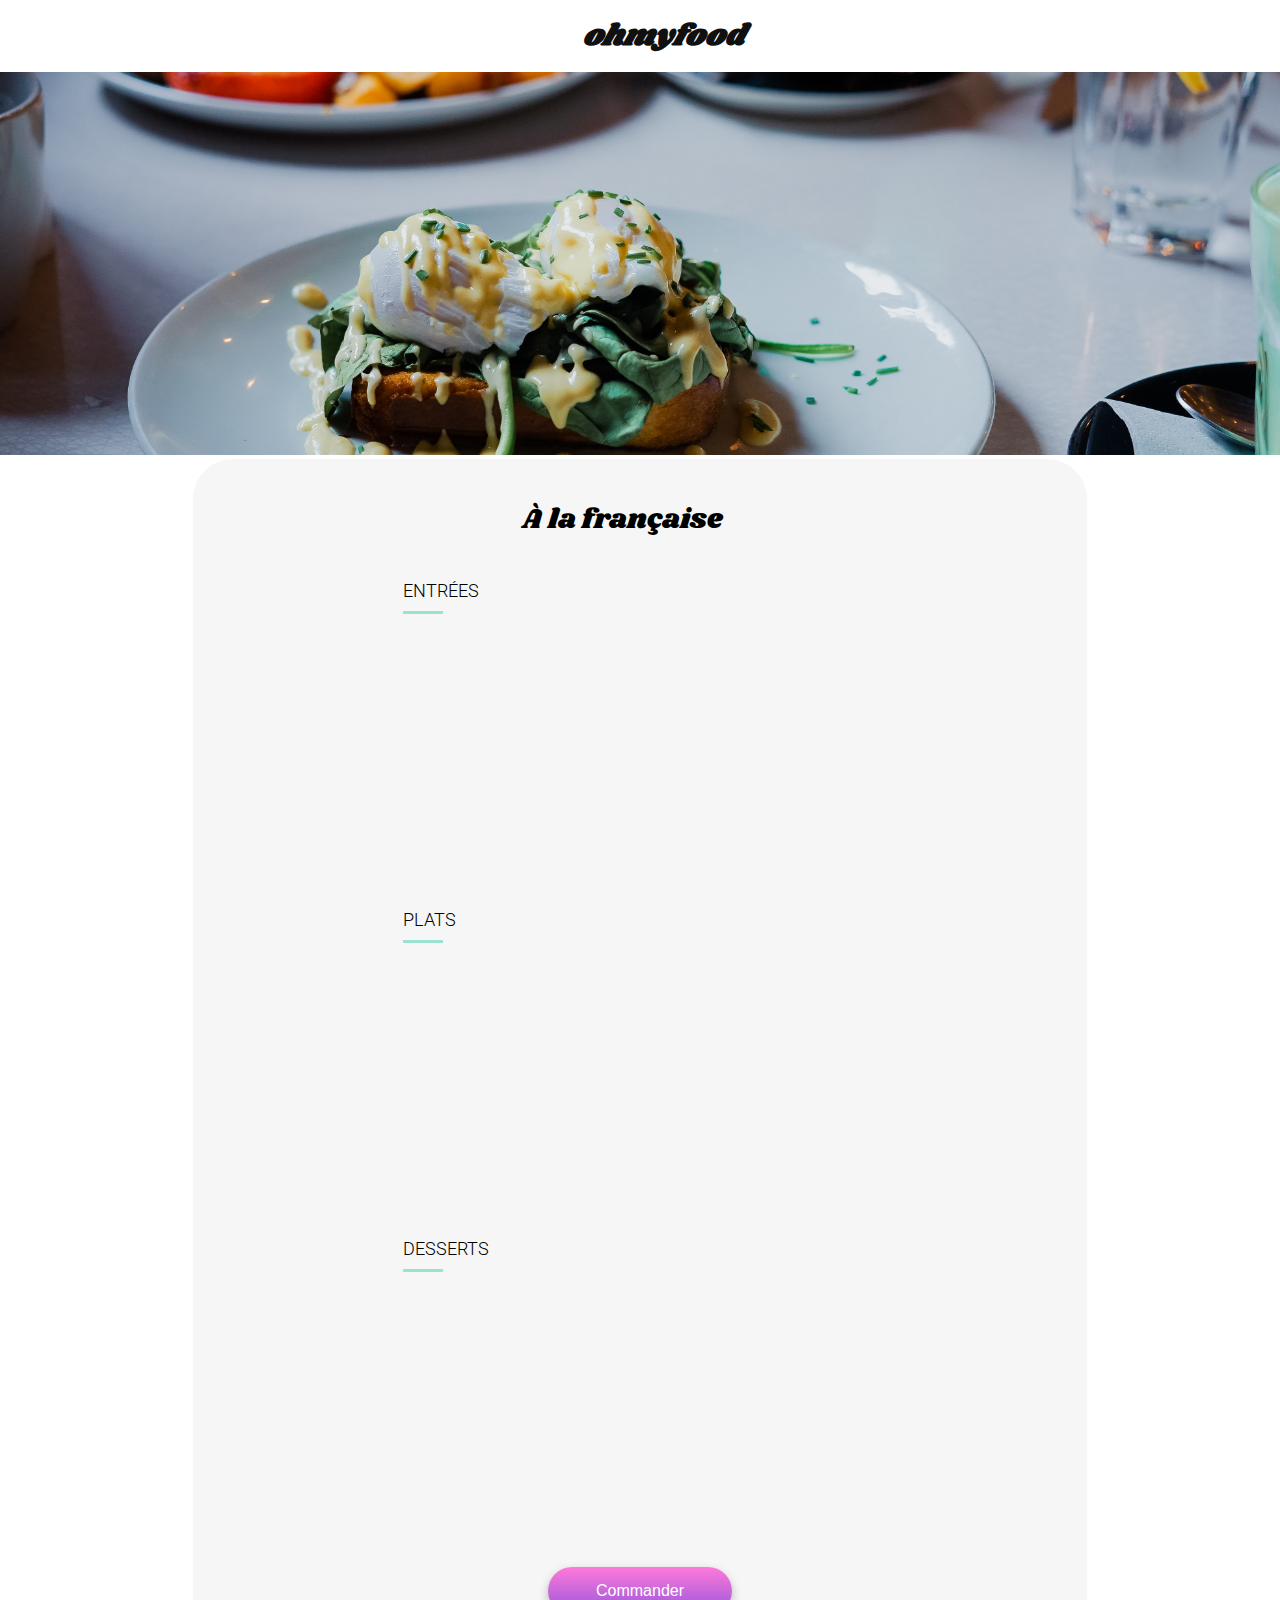
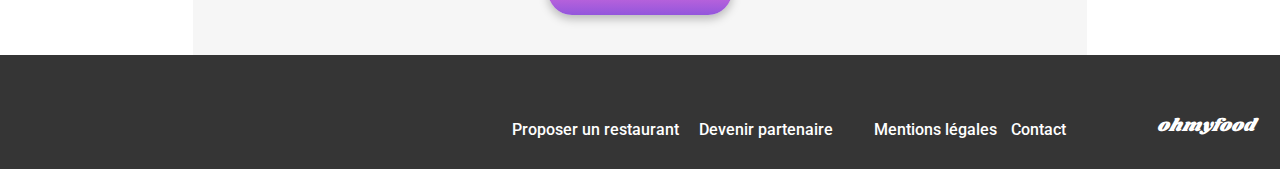
==== commit d21c7e72: "fix(restaurant): delete relative positionning of section, put negative margin instead." ====
--- a/src/pages/restaurants/a-la-francaise.html
+++ b/src/pages/restaurants/a-la-francaise.html
@@ -16,7 +16,7 @@
 </head>
 
 
-<body class="container">
+<body>
   <header class="flex header">
     <a class="flex header__back-nav" href="../../../public/index.html">
       <span class="fa-solid fa-arrow-left"></span>
@@ -33,10 +33,10 @@
     <section class="menu-container">
       <div class="flex menu__title">
         <h2 class="restaurant-name bolderer m-0 p-0">À la française</h2>
-        <button type="button" class="btn-link heart-icon p-0">
-          <span class="fa-regular fa-heart empty"></span>
-          <span class="fa-solid fa-heart plain heart-icon--gradient"></span>
-        </button>
+        <div class="heart-container">
+          <span class="fa-regular fa-heart heart-empty"></span>
+          <span class="fa-solid fa-heart heart-plain"></span>
+        </div>
       </div>
       <div class="menu">
         <div class="course--1">
@@ -181,27 +181,31 @@
   </main>
 
   <!-- Footer -->
-  <footer class="footer-container foot">
+  <footer class="footer-container">
     <h3 class="m-0 p-0 bolderer">ohmyfood</h3>
     <ul class="footer-container__list m-0 p-0">
-      <a href="#">
-        <li>
+      <li>
+        <a href="#">
           <span class="fa-solid fa-utensils m-r"></span>
           <span class="footer-li-large">Proposer un restaurant</span>
-        </li>
-      </a>
-      <a href="#">
-        <li>
+        </a>
+      </li>
+      <li>
+        <a href="#">
           <span class="fa-solid fa-handshake rotate m-r"></span>
           <span class="footer-li-large">Devenir partenaire</span>
-        </li>
-      </a>
-      <a href="#">
-        <li class="footer-li-small">Mentions légales</li>
-      </a>
-      <a href="mailto:fausseadresse@gmail.com">
-        <li class="footer-li-small">Contact</li>
-      </a>
+        </a>
+      </li>
+      <li class="footer-li-small">
+        <a href="#">
+          Mentions légales
+        </a>
+      </li>
+      <li class="footer-li-small">
+        <a href="mailto:fausseadresse@gmail.com">
+          Contact
+        </a>
+      </li>
     </ul>
   </footer>
 </body>
--- a/src/scss/main.css
+++ b/src/scss/main.css
@@ -10,6 +10,10 @@
 /**
   Mixin
 */
+html {
+  box-sizing: border-box;
+}
+
 body {
   margin: 0;
 }
@@ -75,22 +79,24 @@
   box-shadow: 0px 4px 10px 0px rgba(0, 0, 0, 0.25);
   border-radius: 25px;
   font-size: 1em;
-  background: linear-gradient(#FF79DA, #9356DC);
+  background: linear-gradient(#ff79da, #9356dc);
   color: #ffffff;
   border: none;
   position: relative;
   z-index: 1;
 }
-.btn:hover .btn--lighter {
+.btn:hover::after {
   opacity: 1;
 }
-.btn--lighter {
+.btn::after {
+  content: "";
   position: absolute;
-  opacity: 0;
   top: 0;
   bottom: 0;
+  right: 0;
   left: 0;
-  right: 0;
+  border-radius: 25px;
+  opacity: 0;
   z-index: -1;
   transition: opacity 200ms;
   background: linear-gradient(#ff83dd, #985ede);
@@ -102,28 +108,42 @@
   background-color: inherit;
 }
 
-.heart-icon {
+.heart-container {
+  width: 22px;
+  height: 22px;
   font-size: 22px;
 }
-.heart-icon .empty {
-  display: block;
-}
-.heart-icon .plain {
-  display: none;
-}
-.heart-icon:hover .empty, .heart-icon:active .empty {
-  display: none;
-}
-.heart-icon:hover .plain, .heart-icon:active .plain {
-  display: block;
-}
-.heart-icon--gradient {
-  background: linear-gradient(#FF79DA, #9356DC);
+.heart-container .heart-empty {
+  position: absolute;
+}
+.heart-container .heart-plain {
+  position: absolute;
+  opacity: 0;
+  background: linear-gradient(#ff79da, #9356dc);
   background-clip: text;
   -webkit-background-clip: text;
   -webkit-text-fill-color: transparent;
 }
-
+.heart-container .heart-plain:hover {
+  animation: show-hide 300ms 50ms forwards;
+}
+
+@keyframes show-hide {
+  0% {
+    opacity: 0;
+  }
+  100% {
+    opacity: 1;
+  }
+}
+@keyframes color-heart {
+  0% {
+    transform: scaleY(0);
+  }
+  100% {
+    transform: scaleY(1);
+  }
+}
 .flex {
   display: flex;
 }
@@ -158,7 +178,7 @@
   padding: 22px 25px;
   gap: 16px;
 }
-@media (min-width: 1440px) {
+@media (min-width: 900px) {
   .footer-container {
     display: flex;
     flex-direction: row;
@@ -180,7 +200,7 @@
   gap: 7px;
   list-style-type: none;
 }
-@media (min-width: 1440px) {
+@media (min-width: 900px) {
   .footer-container__list {
     display: flex;
     flex-direction: row;
@@ -188,8 +208,10 @@
   }
 }
 .footer-container__list li {
+  font-weight: 500;
+}
+.footer-container__list li a {
   color: #ffffff;
-  font-weight: 500;
 }
 .footer-container__list li .rotate {
   transform: rotate(-45deg);
@@ -198,7 +220,7 @@
   margin-right: 12px;
 }
 
-@media (min-width: 1440px) {
+@media (min-width: 900px) {
   .footer-li-large {
     display: inline-block;
     width: 168px;
@@ -209,47 +231,48 @@
   }
 }
 .delayed-container {
-  animation: show-hide 0ms 3100ms backwards;
+  animation: show-hide 0ms 2100ms backwards;
   z-index: 1;
 }
 
-.spinner-container {
-  position: absolute;
-  display: flex;
-  align-items: center;
-  justify-content: center;
-  width: 100%;
-  min-height: 100vh;
+.spinner {
+  animation: showhide-content 0ms 2100ms forwards;
+  position: fixed;
+  top: 0;
+  left: 0;
+  bottom: 0;
+  right: 0;
+  margin: auto;
   z-index: 1;
-  animation: showhide-content 0ms 3100ms forwards;
-}
-.spinner-container .spinner {
-  position: fixed;
-  height: 150px;
-  width: 150px;
+  width: 100px;
+  aspect-ratio: 1/1;
   display: grid;
-  -webkit-mask: conic-gradient(from 15deg, rgba(0, 0, 0, 0.2), #000);
-          mask: conic-gradient(from 15deg, rgba(0, 0, 0, 0.2), #000);
-  animation: spinner 1500ms 100ms ease-in-out alternate-reverse infinite, showhide-content 0ms 3100ms forwards;
-}
-.spinner-container .spinner,
-.spinner-container .spinner::after,
-.spinner-container .spinner::before {
-  background: radial-gradient(closest-side at 50% 14.5%, #9356DC 96%, rgba(255, 0, 0, 0)) center 0/9% 30% repeat-y, radial-gradient(closest-side at 14.5% 50%, #FF79DA 96%, rgba(0, 0, 255, 0)) 0 center/30% 9% repeat-x;
-}
-.spinner-container .spinner::after,
-.spinner-container .spinner::before {
+  opacity: 0.8;
+}
+
+.spinner::before,
+.spinner::after {
   content: "";
   grid-area: 1/1;
-  transform: rotate(30deg);
-}
-.spinner-container .spinner::before {
-  transform: rotate(60deg);
+  background: radial-gradient(closest-side, #9356dc 96%, rgba(255, 0, 0, 0)) 50%
+      0%/8px 8px no-repeat,
+    radial-gradient(closest-side, #ff79da 96%, rgba(0, 0, 255, 0)) 50% 100%/8px
+      8px no-repeat,
+    radial-gradient(closest-side, #9356dc 96%, rgba(255, 0, 0, 0)) 100% 50%/8px
+      8px no-repeat,
+    radial-gradient(closest-side, #ff79da 96%, rgba(0, 0, 255, 0)) 0% 50%/8px
+      8px no-repeat;
+  animation: spinner 1000ms infinite, showhide-content 0ms 3100ms forwards;
+}
+
+.spinner::before {
+  background-size: 12px 12px;
+  animation-timing-function: linear;
 }
 
 @keyframes spinner {
   100% {
-    transform: rotate(1turn);
+    transform: rotate(0.5turn);
   }
 }
 @keyframes show-hide {
@@ -276,7 +299,7 @@
   justify-content: center;
   width: 100%;
   color: #353535;
-  background-color: #EAEAEA;
+  background-color: #eaeaea;
 }
 .location-container > .icon-container {
   width: 12px;
@@ -289,6 +312,9 @@
   border: none;
   background-color: inherit;
   padding: 15px 0;
+}
+.location-container > input:focus {
+  outline: none;
 }
 
 /**
@@ -297,9 +323,9 @@
 .description {
   text-align: center;
   padding: 39px 0 57px 0;
-  background-color: #F6F6F6;
-}
-@media (min-width: 1440px) {
+  background-color: #f6f6f6;
+}
+@media (min-width: 900px) {
   .description {
     padding: 30px 0;
   }
@@ -310,7 +336,7 @@
   line-height: 28.13px;
   margin: auto;
 }
-@media (min-width: 1440px) {
+@media (min-width: 900px) {
   .description h2 {
     width: 100%;
     height: auto;
@@ -323,7 +349,7 @@
   margin-bottom: 27px;
   width: 315px;
 }
-@media (min-width: 1440px) {
+@media (min-width: 900px) {
   .description > .paragraph {
     margin: 18px auto;
   }
@@ -341,7 +367,7 @@
   flex-direction: column;
   padding: 48px 0 68px 0;
 }
-@media (min-width: 1440px) {
+@media (min-width: 900px) {
   .functioning {
     padding: 50px 180px;
   }
@@ -352,7 +378,7 @@
 .functioning__cards {
   margin: 0 20px 0 26px;
 }
-@media (min-width: 1440px) {
+@media (min-width: 900px) {
   .functioning__cards {
     display: flex;
     flex-direction: row;
@@ -367,7 +393,7 @@
   box-shadow: 0px 4px 15px 0px rgba(0, 0, 0, 0.15);
   border-radius: 20px;
   margin-top: 25px;
-  background-color: #F6F6F6;
+  background-color: #f6f6f6;
   align-items: center;
   box-sizing: border-box;
   position: relative;
@@ -381,17 +407,17 @@
   position: absolute;
   top: calc(50% - 12px);
   left: -12px;
-  background-color: #9356DC;
-  border: 1px solid #9356DC;
+  background-color: #9356dc;
+  border: 1px solid #9356dc;
   border-radius: 50%;
   color: white;
 }
 .functioning__cards .card__icon {
   margin: 0 27px 0 33px;
-  color: #7E7E7E;
+  color: #7e7e7e;
 }
 .functioning__cards .card__icon--purple {
-  color: #9356DC;
+  color: #9356dc;
 }
 
 /**
@@ -400,10 +426,10 @@
 .restaurants {
   display: flex;
   flex-direction: column;
-  background-color: #F6F6F6;
+  background-color: #f6f6f6;
   padding: 54px 18px 64px 18px;
 }
-@media (min-width: 1440px) {
+@media (min-width: 900px) {
   .restaurants {
     padding: 30px 180px;
   }
@@ -412,13 +438,13 @@
   display: flex;
   flex-direction: column;
 }
-@media (min-width: 1440px) {
+@media (min-width: 900px) {
   .restaurants__cards {
     display: grid;
     grid-template-columns: 1fr 1fr;
     row-gap: 50px;
     -moz-column-gap: 100px;
-         column-gap: 100px;
+    column-gap: 100px;
   }
 }
 .restaurants__cards .card {
@@ -441,16 +467,16 @@
   position: absolute;
   right: 10px;
   top: 10px;
-  background-color: #99E2D0;
+  background-color: #99e2d0;
 }
 .restaurants__cards .card__img-container__img {
   width: 100%;
   height: 174px;
   max-height: 100%;
   -o-object-fit: cover;
-     object-fit: cover;
+  object-fit: cover;
   -o-object-position: 100% 60%;
-     object-position: 100% 60%;
+  object-position: 100% 60%;
   border-top-left-radius: 15px;
   border-top-right-radius: 15px;
 }
@@ -478,21 +504,16 @@
   padding-left: 17px;
   margin-right: 42px;
 }
-@media (min-width: 1440px) {
+@media (min-width: 900px) {
   .header__back-nav {
     margin-right: 0;
   }
 }
 
-@media (min-width: 1440px) {
+@media (min-width: 900px) {
   .header__title {
     margin: auto;
   }
-}
-
-.container {
-  height: 100vw;
-  max-height: 100vw;
 }
 
 .img-restaurant {
@@ -500,24 +521,22 @@
   height: 275px;
   max-width: 100%;
   -o-object-fit: cover;
-     object-fit: cover;
-  position: relative;
-}
-@media (min-width: 1440px) {
+  object-fit: cover;
+}
+@media (min-width: 900px) {
   .img-restaurant {
     height: 383px;
   }
 }
 
 .menu-container {
-  position: relative;
   width: 100%;
   overflow: hidden;
-  background-color: #F6F6F6;
-  top: -58px;
+  background-color: #f6f6f6;
+  margin-top: -58px;
   border-radius: 40px 40px 0 0;
 }
-@media (min-width: 1440px) {
+@media (min-width: 900px) {
   .menu-container {
     margin: 0 193px;
     padding: 0 193px;
@@ -535,7 +554,7 @@
   justify-content: left;
   padding-top: 40px;
 }
-@media (min-width: 1440px) {
+@media (min-width: 900px) {
   .menu-container .menu__title {
     justify-content: center;
   }
@@ -561,7 +580,7 @@
 .menu-container .menu .course--1__title-line {
   width: 40px;
   margin-top: 10px;
-  border-bottom: 3px solid #99E2D0;
+  border-bottom: 3px solid #99e2d0;
 }
 .menu-container .menu .course--1__cards {
   position: relative;
@@ -574,21 +593,29 @@
   margin-top: 12px;
   position: relative;
   opacity: 0;
-  animation: translate-dish 800ms 300ms ease-in-out both, opak 800ms 950ms both;
-}
-.menu-container .menu .course--1__cards .card--1:hover .card--1__content__dish-price {
+  animation: translate-dish 800ms 200ms ease-in-out both, opak 800ms 900ms both;
+}
+.menu-container
+  .menu
+  .course--1__cards
+  .card--1:hover
+  .card--1__content__dish-price {
   transform: translateX(-59px);
   transition: transform 500ms ease-in-out;
 }
 .menu-container .menu .course--1__cards .card--1:hover .check {
-  background-color: #99E2D0;
+  background-color: #99e2d0;
   transform: scaleX(1);
   width: 59px;
 }
 .menu-container .menu .course--1__cards .card--1:hover .check__icon {
   transform: rotate(-360deg);
 }
-.menu-container .menu .course--1__cards .card--1:hover .card--1__content__dish-text__subtitle {
+.menu-container
+  .menu
+  .course--1__cards
+  .card--1:hover
+  .card--1__content__dish-text__subtitle {
   width: calc(100% - 65px);
   white-space: nowrap;
   overflow: hidden;
@@ -650,21 +677,29 @@
   margin-top: 12px;
   position: relative;
   opacity: 0;
-  animation: translate-dish 800ms 800ms ease-in-out both, opak 800ms 1450ms both;
-}
-.menu-container .menu .course--1__cards .card--2:hover .card--2__content__dish-price {
+  animation: translate-dish 800ms 600ms ease-in-out both, opak 800ms 1300ms both;
+}
+.menu-container
+  .menu
+  .course--1__cards
+  .card--2:hover
+  .card--2__content__dish-price {
   transform: translateX(-59px);
   transition: transform 500ms ease-in-out;
 }
 .menu-container .menu .course--1__cards .card--2:hover .check {
-  background-color: #99E2D0;
+  background-color: #99e2d0;
   transform: scaleX(1);
   width: 59px;
 }
 .menu-container .menu .course--1__cards .card--2:hover .check__icon {
   transform: rotate(-360deg);
 }
-.menu-container .menu .course--1__cards .card--2:hover .card--2__content__dish-text__subtitle {
+.menu-container
+  .menu
+  .course--1__cards
+  .card--2:hover
+  .card--2__content__dish-text__subtitle {
   width: calc(100% - 65px);
   white-space: nowrap;
   overflow: hidden;
@@ -726,21 +761,30 @@
   margin-top: 12px;
   position: relative;
   opacity: 0;
-  animation: translate-dish 800ms 1300ms ease-in-out both, opak 800ms 1950ms both;
-}
-.menu-container .menu .course--1__cards .card--3:hover .card--3__content__dish-price {
+  animation: translate-dish 800ms 1000ms ease-in-out both,
+    opak 800ms 1700ms both;
+}
+.menu-container
+  .menu
+  .course--1__cards
+  .card--3:hover
+  .card--3__content__dish-price {
   transform: translateX(-59px);
   transition: transform 500ms ease-in-out;
 }
 .menu-container .menu .course--1__cards .card--3:hover .check {
-  background-color: #99E2D0;
+  background-color: #99e2d0;
   transform: scaleX(1);
   width: 59px;
 }
 .menu-container .menu .course--1__cards .card--3:hover .check__icon {
   transform: rotate(-360deg);
 }
-.menu-container .menu .course--1__cards .card--3:hover .card--3__content__dish-text__subtitle {
+.menu-container
+  .menu
+  .course--1__cards
+  .card--3:hover
+  .card--3__content__dish-text__subtitle {
   width: calc(100% - 65px);
   white-space: nowrap;
   overflow: hidden;
@@ -802,21 +846,30 @@
   margin-top: 12px;
   position: relative;
   opacity: 0;
-  animation: translate-dish 800ms 1800ms ease-in-out both, opak 800ms 2450ms both;
-}
-.menu-container .menu .course--1__cards .card--4:hover .card--4__content__dish-price {
+  animation: translate-dish 800ms 1400ms ease-in-out both,
+    opak 800ms 2100ms both;
+}
+.menu-container
+  .menu
+  .course--1__cards
+  .card--4:hover
+  .card--4__content__dish-price {
   transform: translateX(-59px);
   transition: transform 500ms ease-in-out;
 }
 .menu-container .menu .course--1__cards .card--4:hover .check {
-  background-color: #99E2D0;
+  background-color: #99e2d0;
   transform: scaleX(1);
   width: 59px;
 }
 .menu-container .menu .course--1__cards .card--4:hover .check__icon {
   transform: rotate(-360deg);
 }
-.menu-container .menu .course--1__cards .card--4:hover .card--4__content__dish-text__subtitle {
+.menu-container
+  .menu
+  .course--1__cards
+  .card--4:hover
+  .card--4__content__dish-text__subtitle {
   width: calc(100% - 65px);
   white-space: nowrap;
   overflow: hidden;
@@ -877,18 +930,18 @@
   text-transform: uppercase;
 }
 .menu-container .menu .course--2__title--1 {
-  animation: scale-menu 300ms 2600ms backwards ease-in;
+  animation: scale-menu 300ms 0ms backwards ease-in;
 }
 .menu-container .menu .course--2__title--2 {
-  animation: scale-menu 300ms 2600ms backwards ease-in;
+  animation: scale-menu 300ms 0ms backwards ease-in;
 }
 .menu-container .menu .course--2__title--3 {
-  animation: scale-menu 300ms 2600ms backwards ease-in;
+  animation: scale-menu 300ms 0ms backwards ease-in;
 }
 .menu-container .menu .course--2__title-line {
   width: 40px;
   margin-top: 10px;
-  border-bottom: 3px solid #99E2D0;
+  border-bottom: 3px solid #99e2d0;
 }
 .menu-container .menu .course--2__cards {
   position: relative;
@@ -901,21 +954,29 @@
   margin-top: 12px;
   position: relative;
   opacity: 0;
-  animation: translate-dish 800ms 2900ms ease-in-out both, opak 800ms 3550ms both;
-}
-.menu-container .menu .course--2__cards .card--1:hover .card--1__content__dish-price {
+  animation: translate-dish 800ms 200ms ease-in-out both, opak 800ms 900ms both;
+}
+.menu-container
+  .menu
+  .course--2__cards
+  .card--1:hover
+  .card--1__content__dish-price {
   transform: translateX(-59px);
   transition: transform 500ms ease-in-out;
 }
 .menu-container .menu .course--2__cards .card--1:hover .check {
-  background-color: #99E2D0;
+  background-color: #99e2d0;
   transform: scaleX(1);
   width: 59px;
 }
 .menu-container .menu .course--2__cards .card--1:hover .check__icon {
   transform: rotate(-360deg);
 }
-.menu-container .menu .course--2__cards .card--1:hover .card--1__content__dish-text__subtitle {
+.menu-container
+  .menu
+  .course--2__cards
+  .card--1:hover
+  .card--1__content__dish-text__subtitle {
   width: calc(100% - 65px);
   white-space: nowrap;
   overflow: hidden;
@@ -977,21 +1038,29 @@
   margin-top: 12px;
   position: relative;
   opacity: 0;
-  animation: translate-dish 800ms 3400ms ease-in-out both, opak 800ms 4050ms both;
-}
-.menu-container .menu .course--2__cards .card--2:hover .card--2__content__dish-price {
+  animation: translate-dish 800ms 600ms ease-in-out both, opak 800ms 1300ms both;
+}
+.menu-container
+  .menu
+  .course--2__cards
+  .card--2:hover
+  .card--2__content__dish-price {
   transform: translateX(-59px);
   transition: transform 500ms ease-in-out;
 }
 .menu-container .menu .course--2__cards .card--2:hover .check {
-  background-color: #99E2D0;
+  background-color: #99e2d0;
   transform: scaleX(1);
   width: 59px;
 }
 .menu-container .menu .course--2__cards .card--2:hover .check__icon {
   transform: rotate(-360deg);
 }
-.menu-container .menu .course--2__cards .card--2:hover .card--2__content__dish-text__subtitle {
+.menu-container
+  .menu
+  .course--2__cards
+  .card--2:hover
+  .card--2__content__dish-text__subtitle {
   width: calc(100% - 65px);
   white-space: nowrap;
   overflow: hidden;
@@ -1053,21 +1122,30 @@
   margin-top: 12px;
   position: relative;
   opacity: 0;
-  animation: translate-dish 800ms 3900ms ease-in-out both, opak 800ms 4550ms both;
-}
-.menu-container .menu .course--2__cards .card--3:hover .card--3__content__dish-price {
+  animation: translate-dish 800ms 1000ms ease-in-out both,
+    opak 800ms 1700ms both;
+}
+.menu-container
+  .menu
+  .course--2__cards
+  .card--3:hover
+  .card--3__content__dish-price {
   transform: translateX(-59px);
   transition: transform 500ms ease-in-out;
 }
 .menu-container .menu .course--2__cards .card--3:hover .check {
-  background-color: #99E2D0;
+  background-color: #99e2d0;
   transform: scaleX(1);
   width: 59px;
 }
 .menu-container .menu .course--2__cards .card--3:hover .check__icon {
   transform: rotate(-360deg);
 }
-.menu-container .menu .course--2__cards .card--3:hover .card--3__content__dish-text__subtitle {
+.menu-container
+  .menu
+  .course--2__cards
+  .card--3:hover
+  .card--3__content__dish-text__subtitle {
   width: calc(100% - 65px);
   white-space: nowrap;
   overflow: hidden;
@@ -1129,21 +1207,30 @@
   margin-top: 12px;
   position: relative;
   opacity: 0;
-  animation: translate-dish 800ms 4400ms ease-in-out both, opak 800ms 5050ms both;
-}
-.menu-container .menu .course--2__cards .card--4:hover .card--4__content__dish-price {
+  animation: translate-dish 800ms 1400ms ease-in-out both,
+    opak 800ms 2100ms both;
+}
+.menu-container
+  .menu
+  .course--2__cards
+  .card--4:hover
+  .card--4__content__dish-price {
   transform: translateX(-59px);
   transition: transform 500ms ease-in-out;
 }
 .menu-container .menu .course--2__cards .card--4:hover .check {
-  background-color: #99E2D0;
+  background-color: #99e2d0;
   transform: scaleX(1);
   width: 59px;
 }
 .menu-container .menu .course--2__cards .card--4:hover .check__icon {
   transform: rotate(-360deg);
 }
-.menu-container .menu .course--2__cards .card--4:hover .card--4__content__dish-text__subtitle {
+.menu-container
+  .menu
+  .course--2__cards
+  .card--4:hover
+  .card--4__content__dish-text__subtitle {
   width: calc(100% - 65px);
   white-space: nowrap;
   overflow: hidden;
@@ -1204,18 +1291,18 @@
   text-transform: uppercase;
 }
 .menu-container .menu .course--3__title--1 {
-  animation: scale-menu 300ms 5200ms backwards ease-in;
+  animation: scale-menu 300ms 0ms backwards ease-in;
 }
 .menu-container .menu .course--3__title--2 {
-  animation: scale-menu 300ms 5200ms backwards ease-in;
+  animation: scale-menu 300ms 0ms backwards ease-in;
 }
 .menu-container .menu .course--3__title--3 {
-  animation: scale-menu 300ms 5200ms backwards ease-in;
+  animation: scale-menu 300ms 0ms backwards ease-in;
 }
 .menu-container .menu .course--3__title-line {
   width: 40px;
   margin-top: 10px;
-  border-bottom: 3px solid #99E2D0;
+  border-bottom: 3px solid #99e2d0;
 }
 .menu-container .menu .course--3__cards {
   position: relative;
@@ -1228,21 +1315,29 @@
   margin-top: 12px;
   position: relative;
   opacity: 0;
-  animation: translate-dish 800ms 5500ms ease-in-out both, opak 800ms 6150ms both;
-}
-.menu-container .menu .course--3__cards .card--1:hover .card--1__content__dish-price {
+  animation: translate-dish 800ms 200ms ease-in-out both, opak 800ms 900ms both;
+}
+.menu-container
+  .menu
+  .course--3__cards
+  .card--1:hover
+  .card--1__content__dish-price {
   transform: translateX(-59px);
   transition: transform 500ms ease-in-out;
 }
 .menu-container .menu .course--3__cards .card--1:hover .check {
-  background-color: #99E2D0;
+  background-color: #99e2d0;
   transform: scaleX(1);
   width: 59px;
 }
 .menu-container .menu .course--3__cards .card--1:hover .check__icon {
   transform: rotate(-360deg);
 }
-.menu-container .menu .course--3__cards .card--1:hover .card--1__content__dish-text__subtitle {
+.menu-container
+  .menu
+  .course--3__cards
+  .card--1:hover
+  .card--1__content__dish-text__subtitle {
   width: calc(100% - 65px);
   white-space: nowrap;
   overflow: hidden;
@@ -1304,21 +1399,29 @@
   margin-top: 12px;
   position: relative;
   opacity: 0;
-  animation: translate-dish 800ms 6000ms ease-in-out both, opak 800ms 6650ms both;
-}
-.menu-container .menu .course--3__cards .card--2:hover .card--2__content__dish-price {
+  animation: translate-dish 800ms 600ms ease-in-out both, opak 800ms 1300ms both;
+}
+.menu-container
+  .menu
+  .course--3__cards
+  .card--2:hover
+  .card--2__content__dish-price {
   transform: translateX(-59px);
   transition: transform 500ms ease-in-out;
 }
 .menu-container .menu .course--3__cards .card--2:hover .check {
-  background-color: #99E2D0;
+  background-color: #99e2d0;
   transform: scaleX(1);
   width: 59px;
 }
 .menu-container .menu .course--3__cards .card--2:hover .check__icon {
   transform: rotate(-360deg);
 }
-.menu-container .menu .course--3__cards .card--2:hover .card--2__content__dish-text__subtitle {
+.menu-container
+  .menu
+  .course--3__cards
+  .card--2:hover
+  .card--2__content__dish-text__subtitle {
   width: calc(100% - 65px);
   white-space: nowrap;
   overflow: hidden;
@@ -1380,21 +1483,30 @@
   margin-top: 12px;
   position: relative;
   opacity: 0;
-  animation: translate-dish 800ms 6500ms ease-in-out both, opak 800ms 7150ms both;
-}
-.menu-container .menu .course--3__cards .card--3:hover .card--3__content__dish-price {
+  animation: translate-dish 800ms 1000ms ease-in-out both,
+    opak 800ms 1700ms both;
+}
+.menu-container
+  .menu
+  .course--3__cards
+  .card--3:hover
+  .card--3__content__dish-price {
   transform: translateX(-59px);
   transition: transform 500ms ease-in-out;
 }
 .menu-container .menu .course--3__cards .card--3:hover .check {
-  background-color: #99E2D0;
+  background-color: #99e2d0;
   transform: scaleX(1);
   width: 59px;
 }
 .menu-container .menu .course--3__cards .card--3:hover .check__icon {
   transform: rotate(-360deg);
 }
-.menu-container .menu .course--3__cards .card--3:hover .card--3__content__dish-text__subtitle {
+.menu-container
+  .menu
+  .course--3__cards
+  .card--3:hover
+  .card--3__content__dish-text__subtitle {
   width: calc(100% - 65px);
   white-space: nowrap;
   overflow: hidden;
@@ -1456,21 +1568,30 @@
   margin-top: 12px;
   position: relative;
   opacity: 0;
-  animation: translate-dish 800ms 7000ms ease-in-out both, opak 800ms 7650ms both;
-}
-.menu-container .menu .course--3__cards .card--4:hover .card--4__content__dish-price {
+  animation: translate-dish 800ms 1400ms ease-in-out both,
+    opak 800ms 2100ms both;
+}
+.menu-container
+  .menu
+  .course--3__cards
+  .card--4:hover
+  .card--4__content__dish-price {
   transform: translateX(-59px);
   transition: transform 500ms ease-in-out;
 }
 .menu-container .menu .course--3__cards .card--4:hover .check {
-  background-color: #99E2D0;
+  background-color: #99e2d0;
   transform: scaleX(1);
   width: 59px;
 }
 .menu-container .menu .course--3__cards .card--4:hover .check__icon {
   transform: rotate(-360deg);
 }
-.menu-container .menu .course--3__cards .card--4:hover .card--4__content__dish-text__subtitle {
+.menu-container
+  .menu
+  .course--3__cards
+  .card--4:hover
+  .card--4__content__dish-text__subtitle {
   width: calc(100% - 65px);
   white-space: nowrap;
   overflow: hidden;
@@ -1553,12 +1674,4 @@
   100% {
     opacity: 1;
   }
-}
-.foot {
-  position: relative;
-  top: -58px;
-  bottom: 0;
-  right: 0;
-  left: 0;
-  box-sizing: border-box;
-}/*# sourceMappingURL=main.css.map */+} /*# sourceMappingURL=main.css.map */
